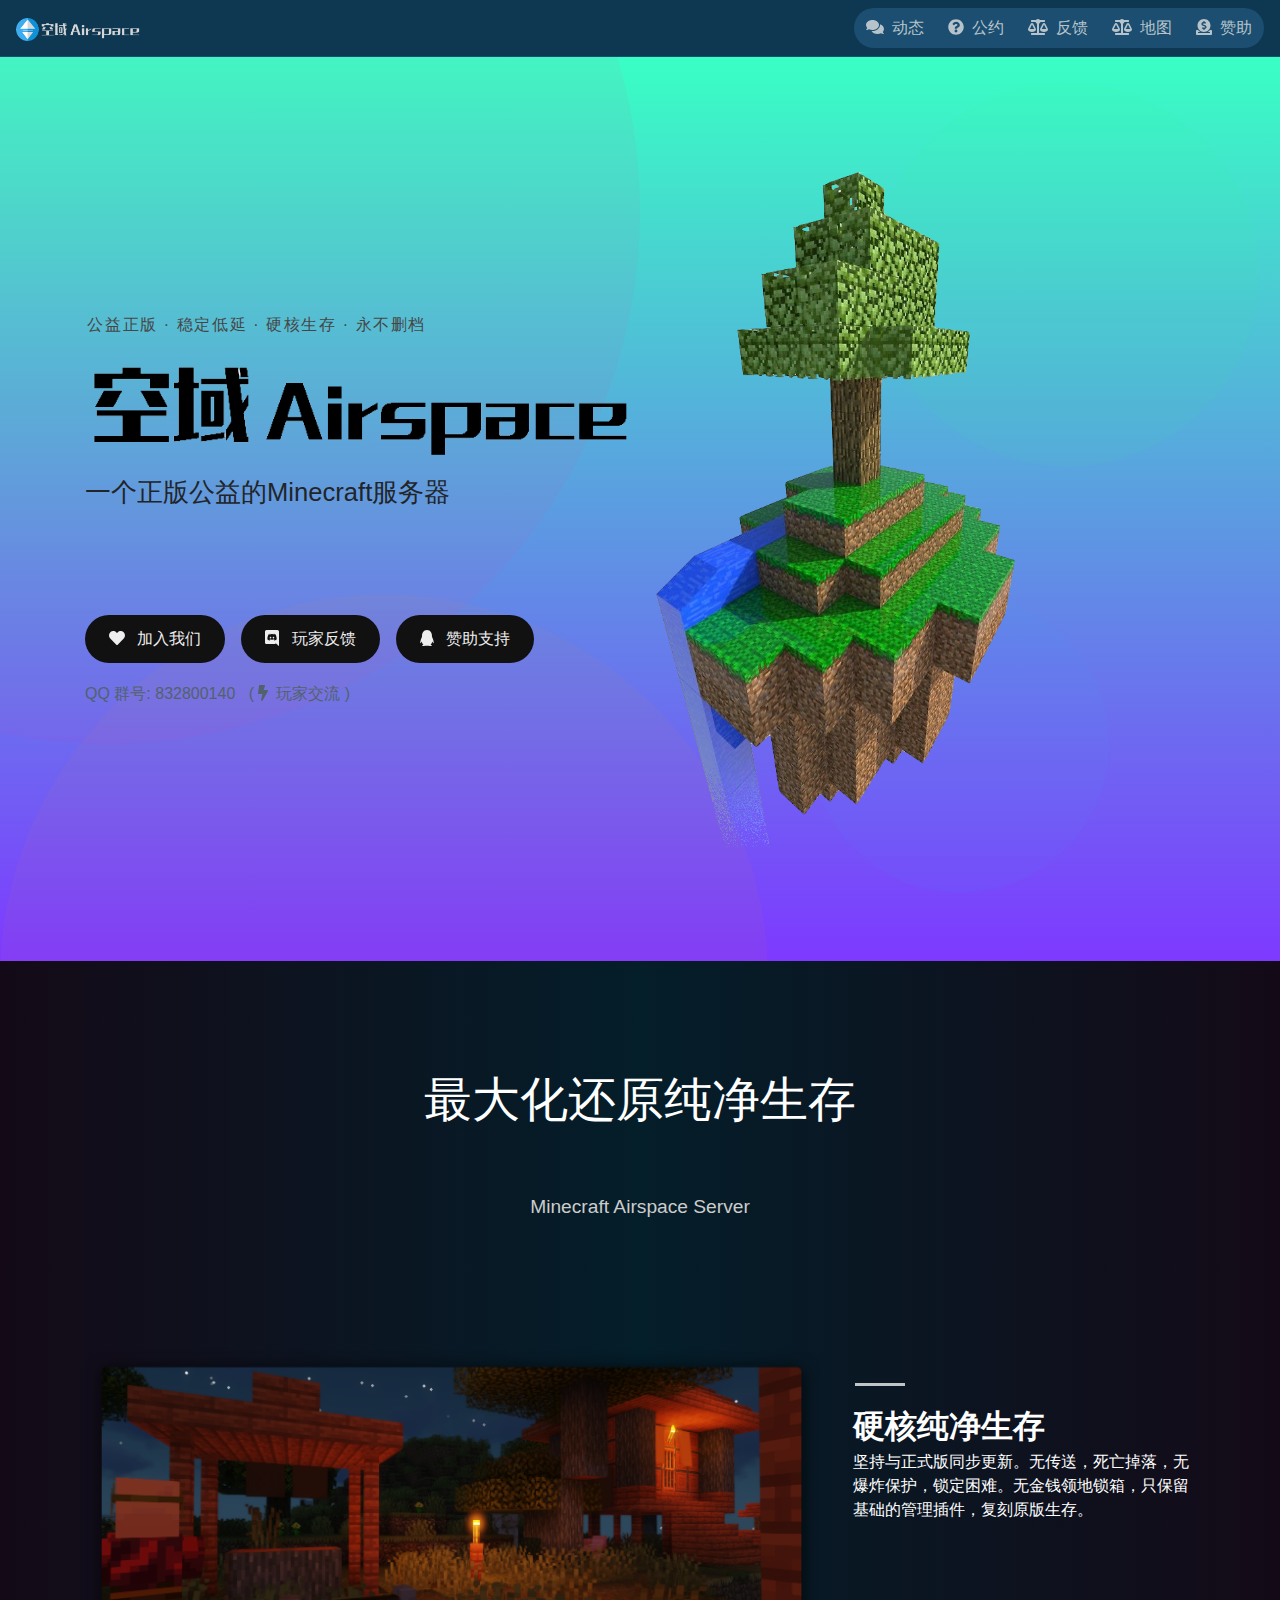
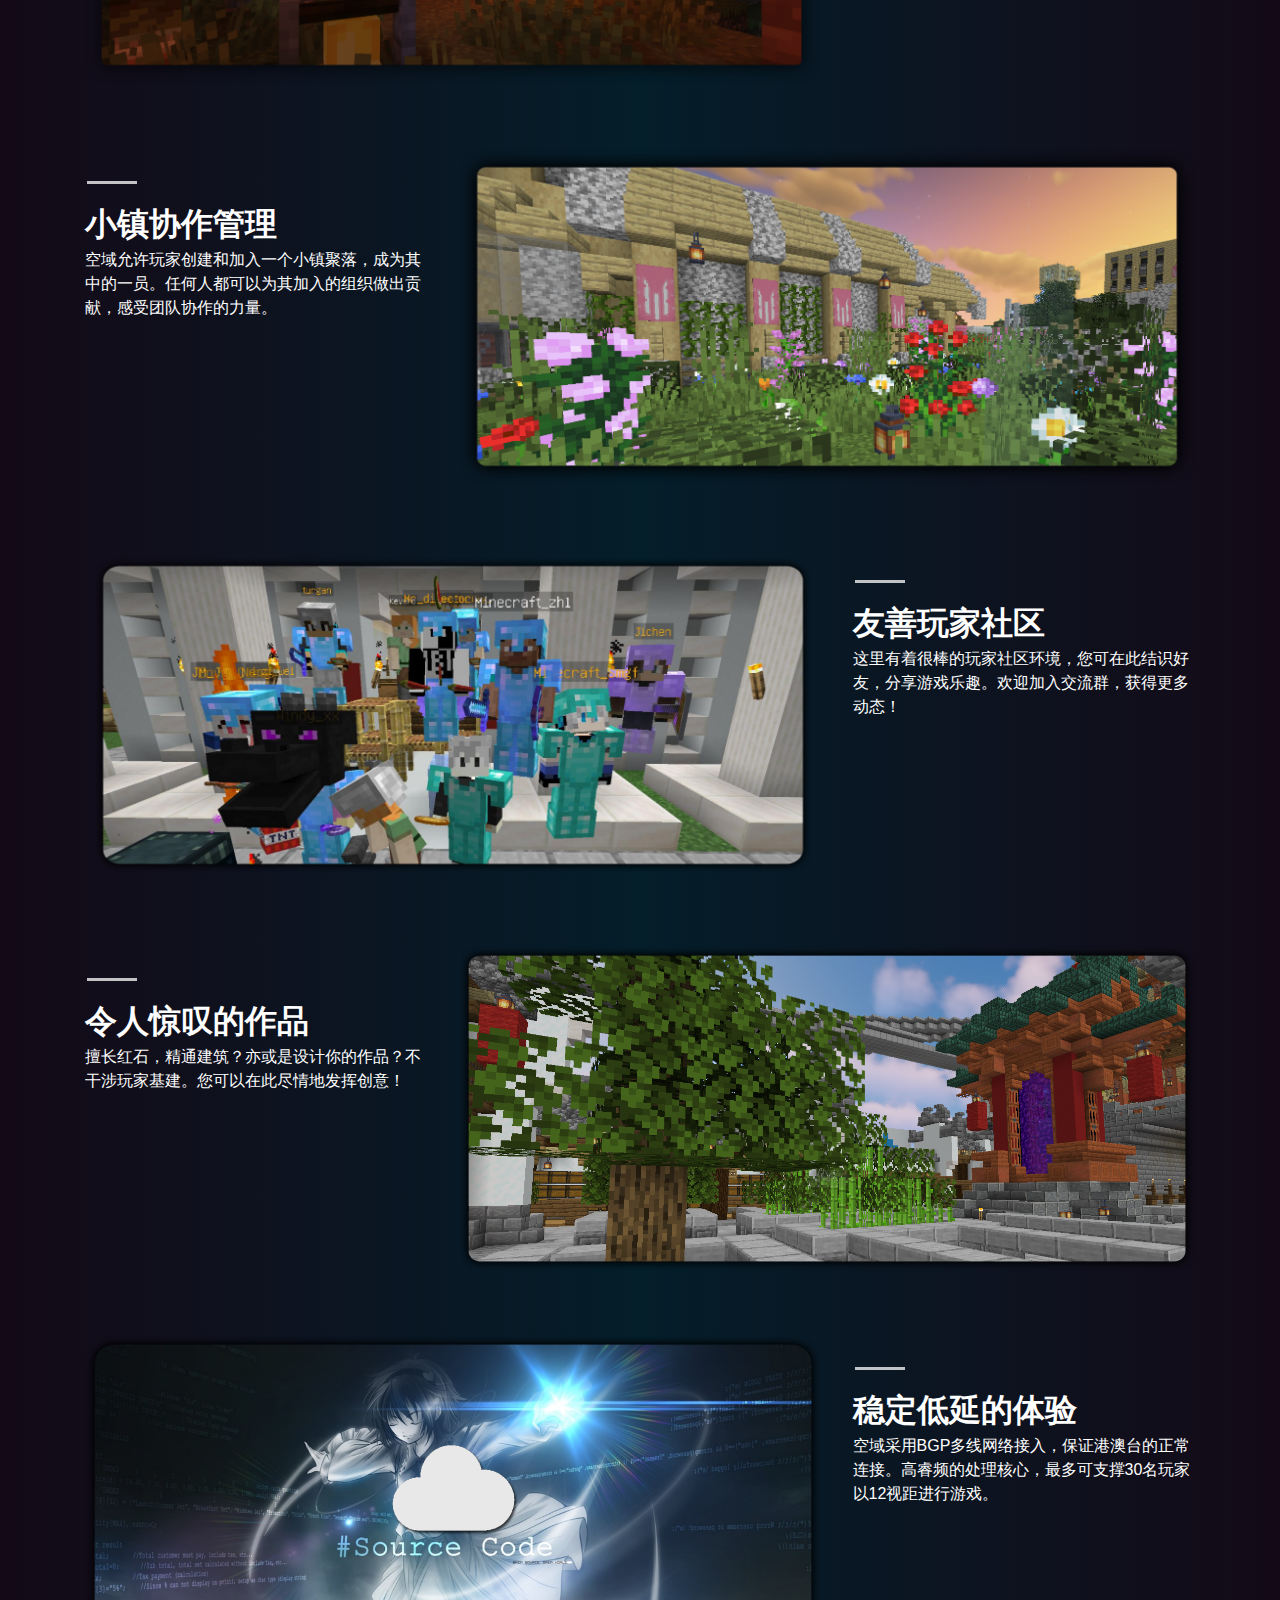
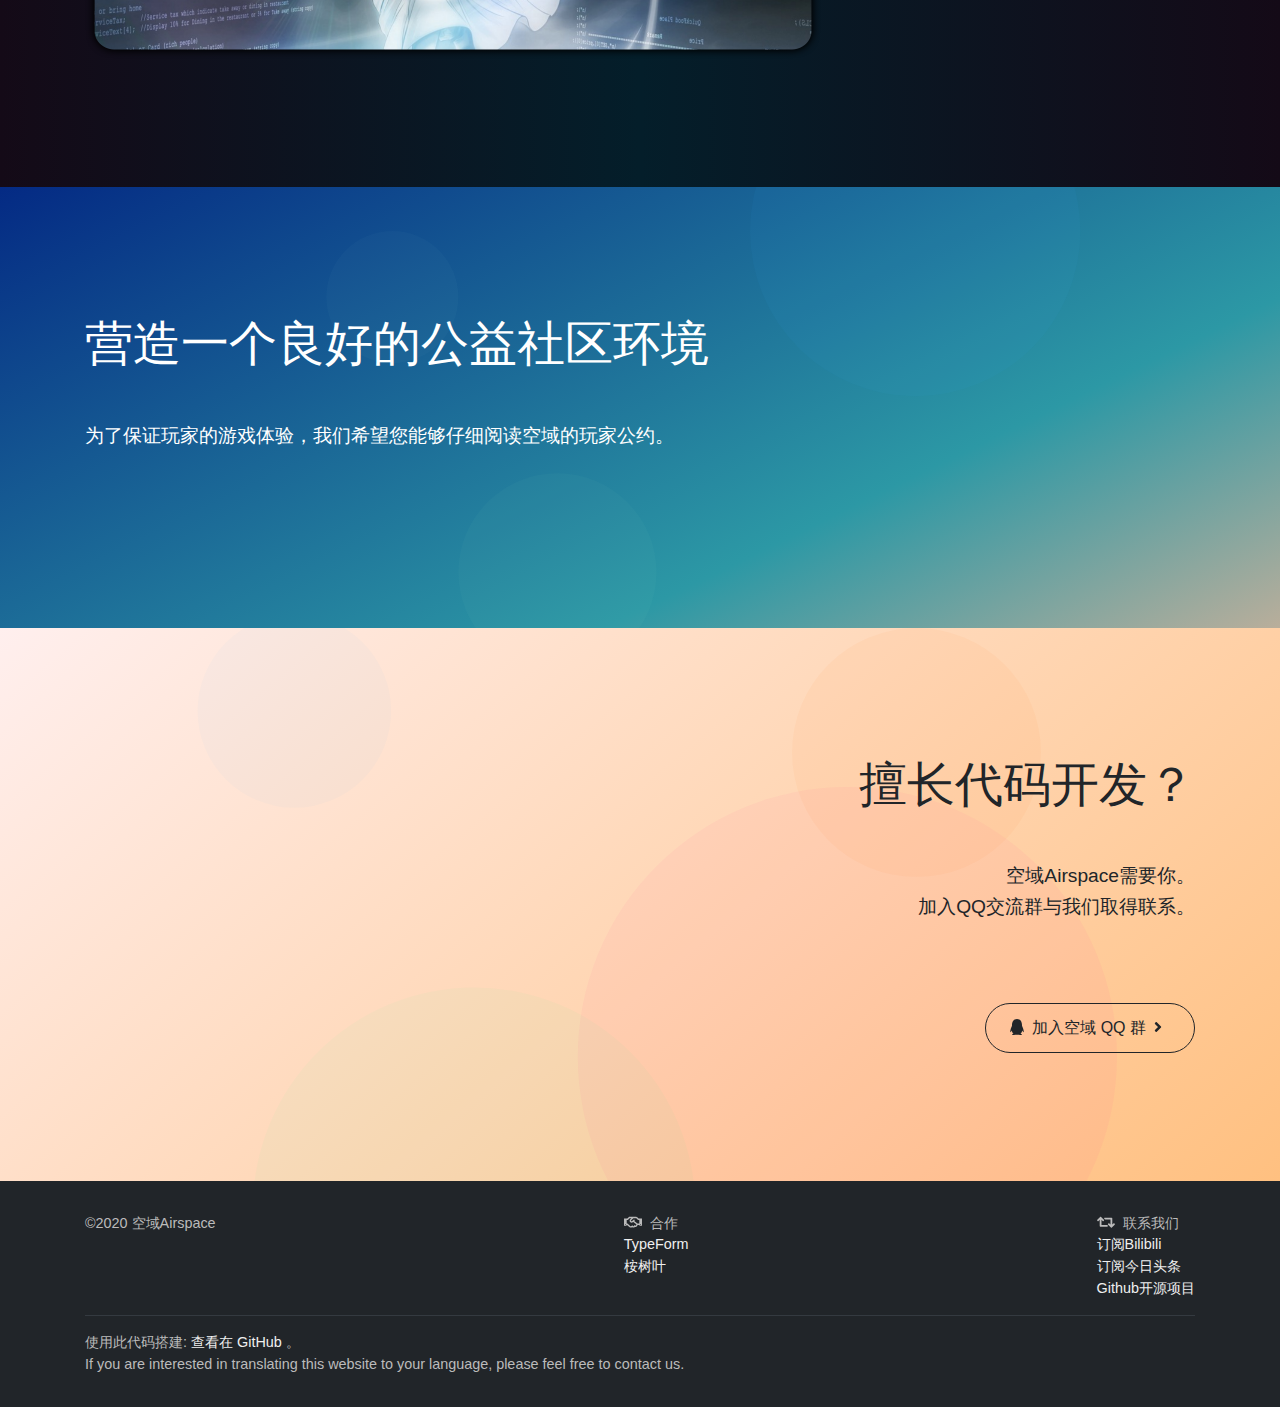
==== index.html @ aa58d12e "Dynmap" ====
<!DOCTYPE html>
<!-- saved from url=(0020)https://www.eumc.cc/ -->
<html class="fontawesome-i2svg-active fontawesome-i2svg-complete"><head><meta http-equiv="Content-Type" content="text/html; charset=UTF-8"><meta content="ie=edge" http-equiv="x-ua-compatible"><meta content="width=device-width, initial-scale=1, shrink-to-fit=no" name="viewport"><title>空域Airspace - Minecraft正版公益服务器</title><style type="text/css">svg:not(:root).svg-inline--fa {
  overflow: visible; }

.svg-inline--fa {
  display: inline-block;
  font-size: inherit;
  height: 1em;
  overflow: visible;
  vertical-align: -.125em; }
  .svg-inline--fa.fa-lg {
    vertical-align: -.225em; }
  .svg-inline--fa.fa-w-1 {
    width: 0.0625em; }
  .svg-inline--fa.fa-w-2 {
    width: 0.125em; }
  .svg-inline--fa.fa-w-3 {
    width: 0.1875em; }
  .svg-inline--fa.fa-w-4 {
    width: 0.25em; }
  .svg-inline--fa.fa-w-5 {
    width: 0.3125em; }
  .svg-inline--fa.fa-w-6 {
    width: 0.375em; }
  .svg-inline--fa.fa-w-7 {
    width: 0.4375em; }
  .svg-inline--fa.fa-w-8 {
    width: 0.5em; }
  .svg-inline--fa.fa-w-9 {
    width: 0.5625em; }
  .svg-inline--fa.fa-w-10 {
    width: 0.625em; }
  .svg-inline--fa.fa-w-11 {
    width: 0.6875em; }
  .svg-inline--fa.fa-w-12 {
    width: 0.75em; }
  .svg-inline--fa.fa-w-13 {
    width: 0.8125em; }
  .svg-inline--fa.fa-w-14 {
    width: 0.875em; }
  .svg-inline--fa.fa-w-15 {
    width: 0.9375em; }
  .svg-inline--fa.fa-w-16 {
    width: 1em; }
  .svg-inline--fa.fa-w-17 {
    width: 1.0625em; }
  .svg-inline--fa.fa-w-18 {
    width: 1.125em; }
  .svg-inline--fa.fa-w-19 {
    width: 1.1875em; }
  .svg-inline--fa.fa-w-20 {
    width: 1.25em; }
  .svg-inline--fa.fa-pull-left {
    margin-right: .3em;
    width: auto; }
  .svg-inline--fa.fa-pull-right {
    margin-left: .3em;
    width: auto; }
  .svg-inline--fa.fa-border {
    height: 1.5em; }
  .svg-inline--fa.fa-li {
    width: 2em; }
  .svg-inline--fa.fa-fw {
    width: 1.25em; }

.fa-layers svg.svg-inline--fa {
  bottom: 0;
  left: 0;
  margin: auto;
  position: absolute;
  right: 0;
  top: 0; }

.fa-layers {
  display: inline-block;
  height: 1em;
  position: relative;
  text-align: center;
  vertical-align: -.125em;
  width: 1em; }
  .fa-layers svg.svg-inline--fa {
    -webkit-transform-origin: center center;
            transform-origin: center center; }

.fa-layers-text, .fa-layers-counter {
  display: inline-block;
  position: absolute;
  text-align: center; }

.fa-layers-text {
  left: 50%;
  top: 50%;
  -webkit-transform: translate(-50%, -50%);
          transform: translate(-50%, -50%);
  -webkit-transform-origin: center center;
          transform-origin: center center; }

.fa-layers-counter {
  background-color: #ff253a;
  border-radius: 1em;
  -webkit-box-sizing: border-box;
          box-sizing: border-box;
  color: #fff;
  height: 1.5em;
  line-height: 1;
  max-width: 5em;
  min-width: 1.5em;
  overflow: hidden;
  padding: .25em;
  right: 0;
  text-overflow: ellipsis;
  top: 0;
  -webkit-transform: scale(0.25);
          transform: scale(0.25);
  -webkit-transform-origin: top right;
          transform-origin: top right; }

.fa-layers-bottom-right {
  bottom: 0;
  right: 0;
  top: auto;
  -webkit-transform: scale(0.25);
          transform: scale(0.25);
  -webkit-transform-origin: bottom right;
          transform-origin: bottom right; }

.fa-layers-bottom-left {
  bottom: 0;
  left: 0;
  right: auto;
  top: auto;
  -webkit-transform: scale(0.25);
          transform: scale(0.25);
  -webkit-transform-origin: bottom left;
          transform-origin: bottom left; }

.fa-layers-top-right {
  right: 0;
  top: 0;
  -webkit-transform: scale(0.25);
          transform: scale(0.25);
  -webkit-transform-origin: top right;
          transform-origin: top right; }

.fa-layers-top-left {
  left: 0;
  right: auto;
  top: 0;
  -webkit-transform: scale(0.25);
          transform: scale(0.25);
  -webkit-transform-origin: top left;
          transform-origin: top left; }

.fa-lg {
  font-size: 1.33333em;
  line-height: 0.75em;
  vertical-align: -.0667em; }

.fa-xs {
  font-size: .75em; }

.fa-sm {
  font-size: .875em; }

.fa-1x {
  font-size: 1em; }

.fa-2x {
  font-size: 2em; }

.fa-3x {
  font-size: 3em; }

.fa-4x {
  font-size: 4em; }

.fa-5x {
  font-size: 5em; }

.fa-6x {
  font-size: 6em; }

.fa-7x {
  font-size: 7em; }

.fa-8x {
  font-size: 8em; }

.fa-9x {
  font-size: 9em; }

.fa-10x {
  font-size: 10em; }

.fa-fw {
  text-align: center;
  width: 1.25em; }

.fa-ul {
  list-style-type: none;
  margin-left: 2.5em;
  padding-left: 0; }
  .fa-ul > li {
    position: relative; }

.fa-li {
  left: -2em;
  position: absolute;
  text-align: center;
  width: 2em;
  line-height: inherit; }

.fa-border {
  border: solid 0.08em #eee;
  border-radius: .1em;
  padding: .2em .25em .15em; }

.fa-pull-left {
  float: left; }

.fa-pull-right {
  float: right; }

.fa.fa-pull-left,
.fas.fa-pull-left,
.far.fa-pull-left,
.fal.fa-pull-left,
.fab.fa-pull-left {
  margin-right: .3em; }

.fa.fa-pull-right,
.fas.fa-pull-right,
.far.fa-pull-right,
.fal.fa-pull-right,
.fab.fa-pull-right {
  margin-left: .3em; }

.fa-spin {
  -webkit-animation: fa-spin 2s infinite linear;
          animation: fa-spin 2s infinite linear; }

.fa-pulse {
  -webkit-animation: fa-spin 1s infinite steps(8);
          animation: fa-spin 1s infinite steps(8); }

@-webkit-keyframes fa-spin {
  0% {
    -webkit-transform: rotate(0deg);
            transform: rotate(0deg); }
  100% {
    -webkit-transform: rotate(360deg);
            transform: rotate(360deg); } }

@keyframes fa-spin {
  0% {
    -webkit-transform: rotate(0deg);
            transform: rotate(0deg); }
  100% {
    -webkit-transform: rotate(360deg);
            transform: rotate(360deg); } }

.fa-rotate-90 {
  -ms-filter: "progid:DXImageTransform.Microsoft.BasicImage(rotation=1)";
  -webkit-transform: rotate(90deg);
          transform: rotate(90deg); }

.fa-rotate-180 {
  -ms-filter: "progid:DXImageTransform.Microsoft.BasicImage(rotation=2)";
  -webkit-transform: rotate(180deg);
          transform: rotate(180deg); }

.fa-rotate-270 {
  -ms-filter: "progid:DXImageTransform.Microsoft.BasicImage(rotation=3)";
  -webkit-transform: rotate(270deg);
          transform: rotate(270deg); }

.fa-flip-horizontal {
  -ms-filter: "progid:DXImageTransform.Microsoft.BasicImage(rotation=0, mirror=1)";
  -webkit-transform: scale(-1, 1);
          transform: scale(-1, 1); }

.fa-flip-vertical {
  -ms-filter: "progid:DXImageTransform.Microsoft.BasicImage(rotation=2, mirror=1)";
  -webkit-transform: scale(1, -1);
          transform: scale(1, -1); }

.fa-flip-horizontal.fa-flip-vertical {
  -ms-filter: "progid:DXImageTransform.Microsoft.BasicImage(rotation=2, mirror=1)";
  -webkit-transform: scale(-1, -1);
          transform: scale(-1, -1); }

:root .fa-rotate-90,
:root .fa-rotate-180,
:root .fa-rotate-270,
:root .fa-flip-horizontal,
:root .fa-flip-vertical {
  -webkit-filter: none;
          filter: none; }

.fa-stack {
  display: inline-block;
  height: 2em;
  position: relative;
  width: 2.5em; }

.fa-stack-1x,
.fa-stack-2x {
  bottom: 0;
  left: 0;
  margin: auto;
  position: absolute;
  right: 0;
  top: 0; }

.svg-inline--fa.fa-stack-1x {
  height: 1em;
  width: 1.25em; }

.svg-inline--fa.fa-stack-2x {
  height: 2em;
  width: 2.5em; }

.fa-inverse {
  color: #fff; }

.sr-only {
  border: 0;
  clip: rect(0, 0, 0, 0);
  height: 1px;
  margin: -1px;
  overflow: hidden;
  padding: 0;
  position: absolute;
  width: 1px; }

.sr-only-focusable:active, .sr-only-focusable:focus {
  clip: auto;
  height: auto;
  margin: 0;
  overflow: visible;
  position: static;
  width: auto; }
</style><link href="./桉树叶 - Minecraft正版公益服务器_files/css" rel="stylesheet"><link href="./桉树叶 - Minecraft正版公益服务器_files/site.css" rel="stylesheet"><script src="./桉树叶 - Minecraft正版公益服务器_files/site.js.下载"></script></head><body class="index"><div id="header"><nav class="navbar navbar-light navbar-expand-sm"><a href="https://crushxl.github.io/" class="navbar-brand"><img src="./image/logo.png" alt="Home"></a><button aria-controls="navbarSupportedContent" aria-expanded="false" aria-label="Toggle navigation" class="navbar-toggler" data-target="#navbarSupportedContent" data-toggle="collapse" type="button"><svg class="svg-inline--fa fa-bars fa-w-14" aria-hidden="true" data-prefix="fas" data-icon="bars" role="img" xmlns="http://www.w3.org/2000/svg" viewBox="0 0 448 512" data-fa-i2svg=""><path fill="currentColor" d="M16 132h416c8.837 0 16-7.163 16-16V76c0-8.837-7.163-16-16-16H16C7.163 60 0 67.163 0 76v40c0 8.837 7.163 16 16 16zm0 160h416c8.837 0 16-7.163 16-16v-40c0-8.837-7.163-16-16-16H16c-8.837 0-16 7.163-16 16v40c0 8.837 7.163 16 16 16zm0 160h416c8.837 0 16-7.163 16-16v-40c0-8.837-7.163-16-16-16H16c-8.837 0-16 7.163-16 16v40c0 8.837 7.163 16 16 16z"></path></svg><!-- <span class="fas fa-bars"></span> --></button><div class="collapse navbar-collapse" id="navbarSupportedContent"><ul class="navbar-nav ml-auto"><li class="nav-item"><a href="./coding.html" class="nav-link stressed left"><svg class="svg-inline--fa fa-comments fa-w-18" aria-hidden="true" data-prefix="fas" data-icon="comments" role="img" xmlns="http://www.w3.org/2000/svg" viewBox="0 0 576 512" data-fa-i2svg=""><path fill="currentColor" d="M416 192c0-88.4-93.1-160-208-160S0 103.6 0 192c0 34.3 14.1 65.9 38 92-13.4 30.2-35.5 54.2-35.8 54.5-2.2 2.3-2.8 5.7-1.5 8.7S4.8 352 8 352c36.6 0 66.9-12.3 88.7-25 32.2 15.7 70.3 25 111.3 25 114.9 0 208-71.6 208-160zm122 220c23.9-26 38-57.7 38-92 0-66.9-53.5-124.2-129.3-148.1.9 6.6 1.3 13.3 1.3 20.1 0 105.9-107.7 192-240 192-10.8 0-21.3-.8-31.7-1.9C207.8 439.6 281.8 480 368 480c41 0 79.1-9.2 111.3-25 21.8 12.7 52.1 25 88.7 25 3.2 0 6.1-1.9 7.3-4.8 1.3-2.9.7-6.3-1.5-8.7-.3-.3-22.4-24.2-35.8-54.5z"></path></svg><!-- <span class="fas fa-comments"></span> -->动态</a></li><li class="nav-item"><a href="./coding.html" class="nav-link stressed middle"><svg class="svg-inline--fa fa-question-circle fa-w-16" aria-hidden="true" data-prefix="fas" data-icon="question-circle" role="img" xmlns="http://www.w3.org/2000/svg" viewBox="0 0 512 512" data-fa-i2svg=""><path fill="currentColor" d="M504 256c0 136.997-111.043 248-248 248S8 392.997 8 256C8 119.083 119.043 8 256 8s248 111.083 248 248zM262.655 90c-54.497 0-89.255 22.957-116.549 63.758-3.536 5.286-2.353 12.415 2.715 16.258l34.699 26.31c5.205 3.947 12.621 3.008 16.665-2.122 17.864-22.658 30.113-35.797 57.303-35.797 20.429 0 45.698 13.148 45.698 32.958 0 14.976-12.363 22.667-32.534 33.976C247.128 238.528 216 254.941 216 296v4c0 6.627 5.373 12 12 12h56c6.627 0 12-5.373 12-12v-1.333c0-28.462 83.186-29.647 83.186-106.667 0-58.002-60.165-102-116.531-102zM256 338c-25.365 0-46 20.635-46 46 0 25.364 20.635 46 46 46s46-20.636 46-46c0-25.365-20.635-46-46-46z"></path></svg><!-- <span class="fas fa-question-circle"></span> -->公约</a></li><li class="nav-item"><a href="./coding.html" class="nav-link stressed middle"><svg class="svg-inline--fa fa-balance-scale fa-w-20" aria-hidden="true" data-prefix="fas" data-icon="balance-scale" role="img" xmlns="http://www.w3.org/2000/svg" viewBox="0 0 640 512" data-fa-i2svg=""><path fill="currentColor" d="M256 336h-.02c0-16.18 1.34-8.73-85.05-181.51-17.65-35.29-68.19-35.36-85.87 0C-2.06 328.75.02 320.33.02 336H0c0 44.18 57.31 80 128 80s128-35.82 128-80zM128 176l72 144H56l72-144zm511.98 160c0-16.18 1.34-8.73-85.05-181.51-17.65-35.29-68.19-35.36-85.87 0-87.12 174.26-85.04 165.84-85.04 181.51H384c0 44.18 57.31 80 128 80s128-35.82 128-80h-.02zM440 320l72-144 72 144H440zm88 128H352V153.25c23.51-10.29 41.16-31.48 46.39-57.25H528c8.84 0 16-7.16 16-16V48c0-8.84-7.16-16-16-16H383.64C369.04 12.68 346.09 0 320 0s-49.04 12.68-63.64 32H112c-8.84 0-16 7.16-16 16v32c0 8.84 7.16 16 16 16h129.61c5.23 25.76 22.87 46.96 46.39 57.25V448H112c-8.84 0-16 7.16-16 16v32c0 8.84 7.16 16 16 16h416c8.84 0 16-7.16 16-16v-32c0-8.84-7.16-16-16-16z"></path></svg><!-- <span class="fas fa-balance-scale"></span> -->反馈</a></li><li class="nav-item"><a href="http://bilibilixl.xyz:57714/" class="nav-link stressed middle"><svg class="svg-inline--fa fa-balance-scale fa-w-20" aria-hidden="true" data-prefix="fas" data-icon="balance-scale" role="img" xmlns="http://www.w3.org/2000/svg" viewBox="0 0 640 512" data-fa-i2svg=""><path fill="currentColor" d="M256 336h-.02c0-16.18 1.34-8.73-85.05-181.51-17.65-35.29-68.19-35.36-85.87 0C-2.06 328.75.02 320.33.02 336H0c0 44.18 57.31 80 128 80s128-35.82 128-80zM128 176l72 144H56l72-144zm511.98 160c0-16.18 1.34-8.73-85.05-181.51-17.65-35.29-68.19-35.36-85.87 0-87.12 174.26-85.04 165.84-85.04 181.51H384c0 44.18 57.31 80 128 80s128-35.82 128-80h-.02zM440 320l72-144 72 144H440zm88 128H352V153.25c23.51-10.29 41.16-31.48 46.39-57.25H528c8.84 0 16-7.16 16-16V48c0-8.84-7.16-16-16-16H383.64C369.04 12.68 346.09 0 320 0s-49.04 12.68-63.64 32H112c-8.84 0-16 7.16-16 16v32c0 8.84 7.16 16 16 16h129.61c5.23 25.76 22.87 46.96 46.39 57.25V448H112c-8.84 0-16 7.16-16 16v32c0 8.84 7.16 16 16 16h416c8.84 0 16-7.16 16-16v-32c0-8.84-7.16-16-16-16z"></path></svg><!-- <span class="fas fa-balance-scale"></span> -->地图</a></li><li class="nav-item"><a href="./support.html" class="nav-link stressed right"><svg class="svg-inline--fa fa-donate fa-w-16" aria-hidden="true" data-prefix="fas" data-icon="donate" role="img" xmlns="http://www.w3.org/2000/svg" viewBox="0 0 512 512" data-fa-i2svg=""><path fill="currentColor" d="M256 416c114.9 0 208-93.1 208-208S370.9 0 256 0 48 93.1 48 208s93.1 208 208 208zM233.8 97.4V80.6c0-9.2 7.4-16.6 16.6-16.6h11.1c9.2 0 16.6 7.4 16.6 16.6v17c15.5.8 30.5 6.1 43 15.4 5.6 4.1 6.2 12.3 1.2 17.1L306 145.6c-3.8 3.7-9.5 3.8-14 1-5.4-3.4-11.4-5.1-17.8-5.1h-38.9c-9 0-16.3 8.2-16.3 18.3 0 8.2 5 15.5 12.1 17.6l62.3 18.7c25.7 7.7 43.7 32.4 43.7 60.1 0 34-26.4 61.5-59.1 62.4v16.8c0 9.2-7.4 16.6-16.6 16.6h-11.1c-9.2 0-16.6-7.4-16.6-16.6v-17c-15.5-.8-30.5-6.1-43-15.4-5.6-4.1-6.2-12.3-1.2-17.1l16.3-15.5c3.8-3.7 9.5-3.8 14-1 5.4 3.4 11.4 5.1 17.8 5.1h38.9c9 0 16.3-8.2 16.3-18.3 0-8.2-5-15.5-12.1-17.6l-62.3-18.7c-25.7-7.7-43.7-32.4-43.7-60.1.1-34 26.4-61.5 59.1-62.4zM480 352h-32.5c-19.6 26-44.6 47.7-73 64h63.8c5.3 0 9.6 3.6 9.6 8v16c0 4.4-4.3 8-9.6 8H73.6c-5.3 0-9.6-3.6-9.6-8v-16c0-4.4 4.3-8 9.6-8h63.8c-28.4-16.3-53.3-38-73-64H32c-17.7 0-32 14.3-32 32v96c0 17.7 14.3 32 32 32h448c17.7 0 32-14.3 32-32v-96c0-17.7-14.3-32-32-32z"></path></svg><!-- <span class="fas fa-donate"></span> -->赞助</a></li></ul></div></nav></div><div id="main"><section class="title"><div class="background"><svg height="100%" viewBox="0 0 1200 800" width="100%"><circle cx="100" cy="120" fill="#ff4294" fill-opacity="0.05" r="500"></circle><circle cx="900" cy="620" fill="#42b0ff" fill-opacity="0.05" r="140"></circle><circle cx="360" cy="840" fill="#ff9142" fill-opacity="0.05" r="360"></circle><circle cx="1000" cy="180" fill="#42ff91" fill-opacity="0.05" r="180"></circle></svg></div><div class="container position-relative"><div class="sample-image"><img src="./桉树叶 - Minecraft正版公益服务器_files/tree_island.png" alt="图片仅供参考"></div><div class="small-headline">公益正版 · 稳定低延 · 硬核生存 · 永不删档</div><h1><img src="./image/text.png" width="50%" height="50%" alt="Logo Text"></h1><p class="sub-headline">一个正版公益的Minecraft服务器<span class="subtitle">「生存」</span><br><span class="subtitle2">公益正版 · 稳定低延 · 硬核生存 · 永不删档</span></p><div class="buttons"><a href="https://2428977170.typeform.com/to/uCYyQd" class="dl-btn heart"><svg class="svg-inline--fa fa-heart fa-w-16" aria-hidden="true" data-prefix="fas" data-icon="heart" role="img" xmlns="http://www.w3.org/2000/svg" viewBox="0 0 512 512" data-fa-i2svg=""><path fill="currentColor" d="M462.3 62.6C407.5 15.9 326 24.3 275.7 76.2L256 96.5l-19.7-20.3C186.1 24.3 104.5 15.9 49.7 62.6c-62.8 53.6-66.1 149.8-9.9 207.9l193.5 199.8c12.5 12.9 32.8 12.9 45.3 0l193.5-199.8c56.3-58.1 53-154.3-9.8-207.9z"></path></svg><!-- <span class="fas fa-heart"></span> -->&nbsp;加入我们</a><a href="./coding.html" class="dl-btn discord"><svg class="svg-inline--fa fa-discord fa-w-14" aria-hidden="true" data-prefix="fab" data-icon="discord" role="img" xmlns="http://www.w3.org/2000/svg" viewBox="0 0 448 512" data-fa-i2svg=""><path fill="currentColor" d="M297.216 243.2c0 15.616-11.52 28.416-26.112 28.416-14.336 0-26.112-12.8-26.112-28.416s11.52-28.416 26.112-28.416c14.592 0 26.112 12.8 26.112 28.416zm-119.552-28.416c-14.592 0-26.112 12.8-26.112 28.416s11.776 28.416 26.112 28.416c14.592 0 26.112-12.8 26.112-28.416.256-15.616-11.52-28.416-26.112-28.416zM448 52.736V512c-64.494-56.994-43.868-38.128-118.784-107.776l13.568 47.36H52.48C23.552 451.584 0 428.032 0 398.848V52.736C0 23.552 23.552 0 52.48 0h343.04C424.448 0 448 23.552 448 52.736zm-72.96 242.688c0-82.432-36.864-149.248-36.864-149.248-36.864-27.648-71.936-26.88-71.936-26.88l-3.584 4.096c43.52 13.312 63.744 32.512 63.744 32.512-60.811-33.329-132.244-33.335-191.232-7.424-9.472 4.352-15.104 7.424-15.104 7.424s21.248-20.224 67.328-33.536l-2.56-3.072s-35.072-.768-71.936 26.88c0 0-36.864 66.816-36.864 149.248 0 0 21.504 37.12 78.08 38.912 0 0 9.472-11.52 17.152-21.248-32.512-9.728-44.8-30.208-44.8-30.208 3.766 2.636 9.976 6.053 10.496 6.4 43.21 24.198 104.588 32.126 159.744 8.96 8.96-3.328 18.944-8.192 29.44-15.104 0 0-12.8 20.992-46.336 30.464 7.68 9.728 16.896 20.736 16.896 20.736 56.576-1.792 78.336-38.912 78.336-38.912z"></path></svg><!-- <span class="fab fa-discord"></span> -->&nbsp;玩家反馈</a><a href="./support.html" class="dl-btn qq"><svg class="svg-inline--fa fa-qq fa-w-14" aria-hidden="true" data-prefix="fab" data-icon="qq" role="img" xmlns="http://www.w3.org/2000/svg" viewBox="0 0 448 512" data-fa-i2svg=""><path fill="currentColor" d="M433.754 420.445c-11.526 1.393-44.86-52.741-44.86-52.741 0 31.345-16.136 72.247-51.051 101.786 16.842 5.192 54.843 19.167 45.803 34.421-7.316 12.343-125.51 7.881-159.632 4.037-34.122 3.844-152.316 8.306-159.632-4.037-9.045-15.25 28.918-29.214 45.783-34.415-34.92-29.539-51.059-70.445-51.059-101.792 0 0-33.334 54.134-44.859 52.741-5.37-.65-12.424-29.644 9.347-99.704 10.261-33.024 21.995-60.478 40.144-105.779C60.683 98.063 108.982.006 224 0c113.737.006 163.156 96.133 160.264 214.963 18.118 45.223 29.912 72.85 40.144 105.778 21.768 70.06 14.716 99.053 9.346 99.704z"></path></svg><!-- <span class="fab fa-qq"></span> -->&nbsp;赞助支持</a></div><p class="information">QQ 群号: 832800140 &nbsp;&nbsp;(&nbsp;<svg class="svg-inline--fa fa-bolt fa-w-10" aria-hidden="true" data-prefix="fas" data-icon="bolt" role="img" xmlns="http://www.w3.org/2000/svg" viewBox="0 0 320 512" data-fa-i2svg=""><path fill="currentColor" d="M296 160H180.6l42.6-129.8C227.2 15 215.7 0 200 0H56C44 0 33.8 8.9 32.2 20.8l-32 240C-1.7 275.2 9.5 288 24 288h118.7L96.6 482.5c-3.6 15.2 8 29.5 23.3 29.5 8.4 0 16.4-4.4 20.8-12l176-304c9.3-15.9-2.2-36-20.7-36z"></path></svg><!-- <span class="fas fa-bolt"></span> -->玩家交流&nbsp;)</p></div></section><section class="highlight highlight--feature"><div class="container"><h2>最大化还原纯净生存</h2><p>Minecraft Airspace Server</p><div class="highlight-features"><div class="item item--Pet reversed"><div class="right"><div class="decoration-line"></div><div style="color:#FFFFFF"><strong><font size="6">硬核纯净生存</font></strong></div><div class="item-desc">坚持与正式版同步更新。无传送，死亡掉落，无爆炸保护，锁定困难。无金钱领地锁箱，只保留基础的管理插件，复刻原版生存。</div></div><div class="left"><div class="item-img"><img src="./image/p1_survival.png" width="800" alt="Screenshot town"></div></div></div><div class="item item--TimeZone"><div class="left"><div class="decoration-line"></div><div style="color:#FFFFFF"><strong><font size="6">小镇协作管理</font></strong></div><div class="item-desc">空域允许玩家创建和加入一个小镇聚落，成为其中的一员。任何人都可以为其加入的组织做出贡献，感受团队协作的力量。</div></div><div class="right"><div class="item-img"><img src="./image/p2_hwtown.png" width="800" alt="Screenshot sun"></div></div></div><div class="item item--Eco reversed"><div class="right"><div class="decoration-line"></div><div style="color:#FFFFFF"><strong><font size="6">友善玩家社区</font></strong></div><div class="item-desc">这里有着很棒的玩家社区环境，您可在此结识好友，分享游戏乐趣。欢迎加入交流群，获得更多动态！</div></div><div class="left"><div class="item-img"><img src="./image/p3_players.png" width="800" alt="Screenshot eco"></div></div></div><div class="item item--MagicSlimeFun"><div class="left"><div class="decoration-line"></div><div style="color:#FFFFFF"><strong><font size="6">令人惊叹的作品</font></strong></div><div class="item-desc">擅长红石，精通建筑？亦或是设计你的作品？不干涉玩家基建。您可以在此尽情地发挥创意！</div></div><div class="right"><div class="item-img"><img src="./image/p4_building.png" width="800" alt="Screenshot magic"></div></div></div><div class="item item--Railway reversed"><div class="right"><div class="decoration-line"></div><div style="color:#FFFFFF"><strong><font size="6">稳定低延的体验</font></strong></div><div class="item-desc">空域采用BGP多线网络接入，保证港澳台的正常连接。高睿频的处理核心，最多可支撑30名玩家以12视距进行游戏。</div></div><div class="left"><div class="item-img"><img src="./image/p5_cloud.png" width="800" alt="Screenshot railway"></div></div></div></div></div></section><section class="highlight highlight--freedom"><div class="background"><svg height="100%" viewBox="0 0 1200 800" width="100%"><circle cx="150" cy="200" fill="#99e1d0" fill-opacity="0.03" r="120"></circle><circle cx="450" cy="700" fill="#99e1d0" fill-opacity="0.04" r="180"></circle><circle cx="1100" cy="80" fill="#42b0ff" fill-opacity="0.05" r="300"></circle></svg></div><div class="container"><div class="content"><h2>营造一个良好的公益社区环境</h2><p>为了保证玩家的游戏体验，我们希望您能够仔细阅读空域的玩家公约。</p></div></div></section><section class="highlight highlight--active"><div class="background"><svg height="100%" viewBox="0 0 1200 800" width="100%"><circle cx="100" cy="120" fill="#42b1ff" fill-opacity="0.03" r="140"></circle><circle cx="360" cy="840" fill="#33ff91" fill-opacity="0.04" r="320"></circle><circle cx="900" cy="620" fill="#ff3294" fill-opacity="0.05" r="390"></circle><circle cx="1000" cy="180" fill="#ff9030" fill-opacity="0.06" r="180"></circle></svg></div><div class="container"><div class="content"><h2>擅长代码开发？</h2><p>空域Airspace需要你。<br>加入QQ交流群与我们取得联系。</p><a href="https://jq.qq.com/?_wv=1027&k=5Bt4Awe" class="highlight-link"><svg class="svg-inline--fa fa-qq fa-w-14" aria-hidden="true" data-prefix="fab" data-icon="qq" role="img" xmlns="http://www.w3.org/2000/svg" viewBox="0 0 448 512" data-fa-i2svg=""><path fill="currentColor" d="M433.754 420.445c-11.526 1.393-44.86-52.741-44.86-52.741 0 31.345-16.136 72.247-51.051 101.786 16.842 5.192 54.843 19.167 45.803 34.421-7.316 12.343-125.51 7.881-159.632 4.037-34.122 3.844-152.316 8.306-159.632-4.037-9.045-15.25 28.918-29.214 45.783-34.415-34.92-29.539-51.059-70.445-51.059-101.792 0 0-33.334 54.134-44.859 52.741-5.37-.65-12.424-29.644 9.347-99.704 10.261-33.024 21.995-60.478 40.144-105.779C60.683 98.063 108.982.006 224 0c113.737.006 163.156 96.133 160.264 214.963 18.118 45.223 29.912 72.85 40.144 105.778 21.768 70.06 14.716 99.053 9.346 99.704z"></path></svg><!-- <span class="fab fa-qq"></span> --><span class="mr-2">加入空域 QQ 群</span><svg class="svg-inline--fa fa-angle-right fa-w-8" aria-hidden="true" data-prefix="fa" data-icon="angle-right" role="img" xmlns="http://www.w3.org/2000/svg" viewBox="0 0 256 512" data-fa-i2svg=""><path fill="currentColor" d="M224.3 273l-136 136c-9.4 9.4-24.6 9.4-33.9 0l-22.6-22.6c-9.4-9.4-9.4-24.6 0-33.9l96.4-96.4-96.4-96.4c-9.4-9.4-9.4-24.6 0-33.9L54.3 103c9.4-9.4 24.6-9.4 33.9 0l136 136c9.5 9.4 9.5 24.6.1 34z"></path></svg><!-- <span class="fa fa-angle-right"></span> --></a></div></div></section><footer><div class="container"><div class="contact mb-2 d-flex justify-content-between"><div class="left"><span>©2020 空域Airspace</span></div><div class="middle"><svg class="svg-inline--fa fa-handshake fa-w-20" aria-hidden="true" data-prefix="far" data-icon="handshake" role="img" xmlns="http://www.w3.org/2000/svg" viewBox="0 0 640 512" data-fa-i2svg=""><path fill="currentColor" d="M519.2 127.9l-47.6-47.6A56.252 56.252 0 0 0 432 64H205.2c-14.8 0-29.1 5.9-39.6 16.3L118 127.9H0v255.7h64c17.6 0 31.8-14.2 31.9-31.7h9.1l84.6 76.4c30.9 25.1 73.8 25.7 105.6 3.8 12.5 10.8 26 15.9 41.1 15.9 18.2 0 35.3-7.4 48.8-24 22.1 8.7 48.2 2.6 64-16.8l26.2-32.3c5.6-6.9 9.1-14.8 10.9-23h57.9c.1 17.5 14.4 31.7 31.9 31.7h64V127.9H519.2zM48 351.6c-8.8 0-16-7.2-16-16s7.2-16 16-16 16 7.2 16 16c0 8.9-7.2 16-16 16zm390-6.9l-26.1 32.2c-2.8 3.4-7.8 4-11.3 1.2l-23.9-19.4-30 36.5c-6 7.3-15 4.8-18 2.4l-36.8-31.5-15.6 19.2c-13.9 17.1-39.2 19.7-55.3 6.6l-97.3-88H96V175.8h41.9l61.7-61.6c2-.8 3.7-1.5 5.7-2.3H262l-38.7 35.5c-29.4 26.9-31.1 72.3-4.4 101.3 14.8 16.2 61.2 41.2 101.5 4.4l8.2-7.5 108.2 87.8c3.4 2.8 3.9 7.9 1.2 11.3zm106-40.8h-69.2c-2.3-2.8-4.9-5.4-7.7-7.7l-102.7-83.4 12.5-11.4c6.5-6 7-16.1 1-22.6L367 167.1c-6-6.5-16.1-6.9-22.6-1l-55.2 50.6c-9.5 8.7-25.7 9.4-34.6 0-9.3-9.9-8.5-25.1 1.2-33.9l65.6-60.1c7.4-6.8 17-10.5 27-10.5l83.7-.2c2.1 0 4.1.8 5.5 2.3l61.7 61.6H544v128zm48 47.7c-8.8 0-16-7.2-16-16s7.2-16 16-16 16 7.2 16 16c0 8.9-7.2 16-16 16z"></path></svg><!-- <span class="far fa-handshake"></span> --><span>合作</span><br><a href="https://admin.typeform.com/">TypeForm</a><br \><a href="https://www.eumc.cc/">桉树叶</a></div><div class="right"><svg class="svg-inline--fa fa-retweet fa-w-20" aria-hidden="true" data-prefix="fas" data-icon="retweet" role="img" xmlns="http://www.w3.org/2000/svg" viewBox="0 0 640 512" data-fa-i2svg=""><path fill="currentColor" d="M629.657 343.598L528.971 444.284c-9.373 9.372-24.568 9.372-33.941 0L394.343 343.598c-9.373-9.373-9.373-24.569 0-33.941l10.823-10.823c9.562-9.562 25.133-9.34 34.419.492L480 342.118V160H292.451a24.005 24.005 0 0 1-16.971-7.029l-16-16C244.361 121.851 255.069 96 276.451 96H520c13.255 0 24 10.745 24 24v222.118l40.416-42.792c9.285-9.831 24.856-10.054 34.419-.492l10.823 10.823c9.372 9.372 9.372 24.569-.001 33.941zm-265.138 15.431A23.999 23.999 0 0 0 347.548 352H160V169.881l40.416 42.792c9.286 9.831 24.856 10.054 34.419.491l10.822-10.822c9.373-9.373 9.373-24.569 0-33.941L144.971 67.716c-9.373-9.373-24.569-9.373-33.941 0L10.343 168.402c-9.373 9.373-9.373 24.569 0 33.941l10.822 10.822c9.562 9.562 25.133 9.34 34.419-.491L96 169.881V392c0 13.255 10.745 24 24 24h243.549c21.382 0 32.09-25.851 16.971-40.971l-16.001-16z"></path></svg><!-- <span class="fas fa-retweet"></span> --><span>联系我们</span><br><a href="https://space.bilibili.com/166572139">订阅Bilibili</a><br /><a href="https://www.ixigua.com/home/2176645762654931/">订阅今日头条</a><br><a href="https://github.com/Crushxl/Crushxl.github.io">Github开源项目</a></div></div><hr><div class="source">使用此代码搭建:&nbsp;<a href="https://github.com/iina/iina-website">查看在 GitHub</a>&nbsp;。</div><div class="contribute">If you are interested in translating this website to your language, please feel free to contact us.</div></div></footer></div></body></html>
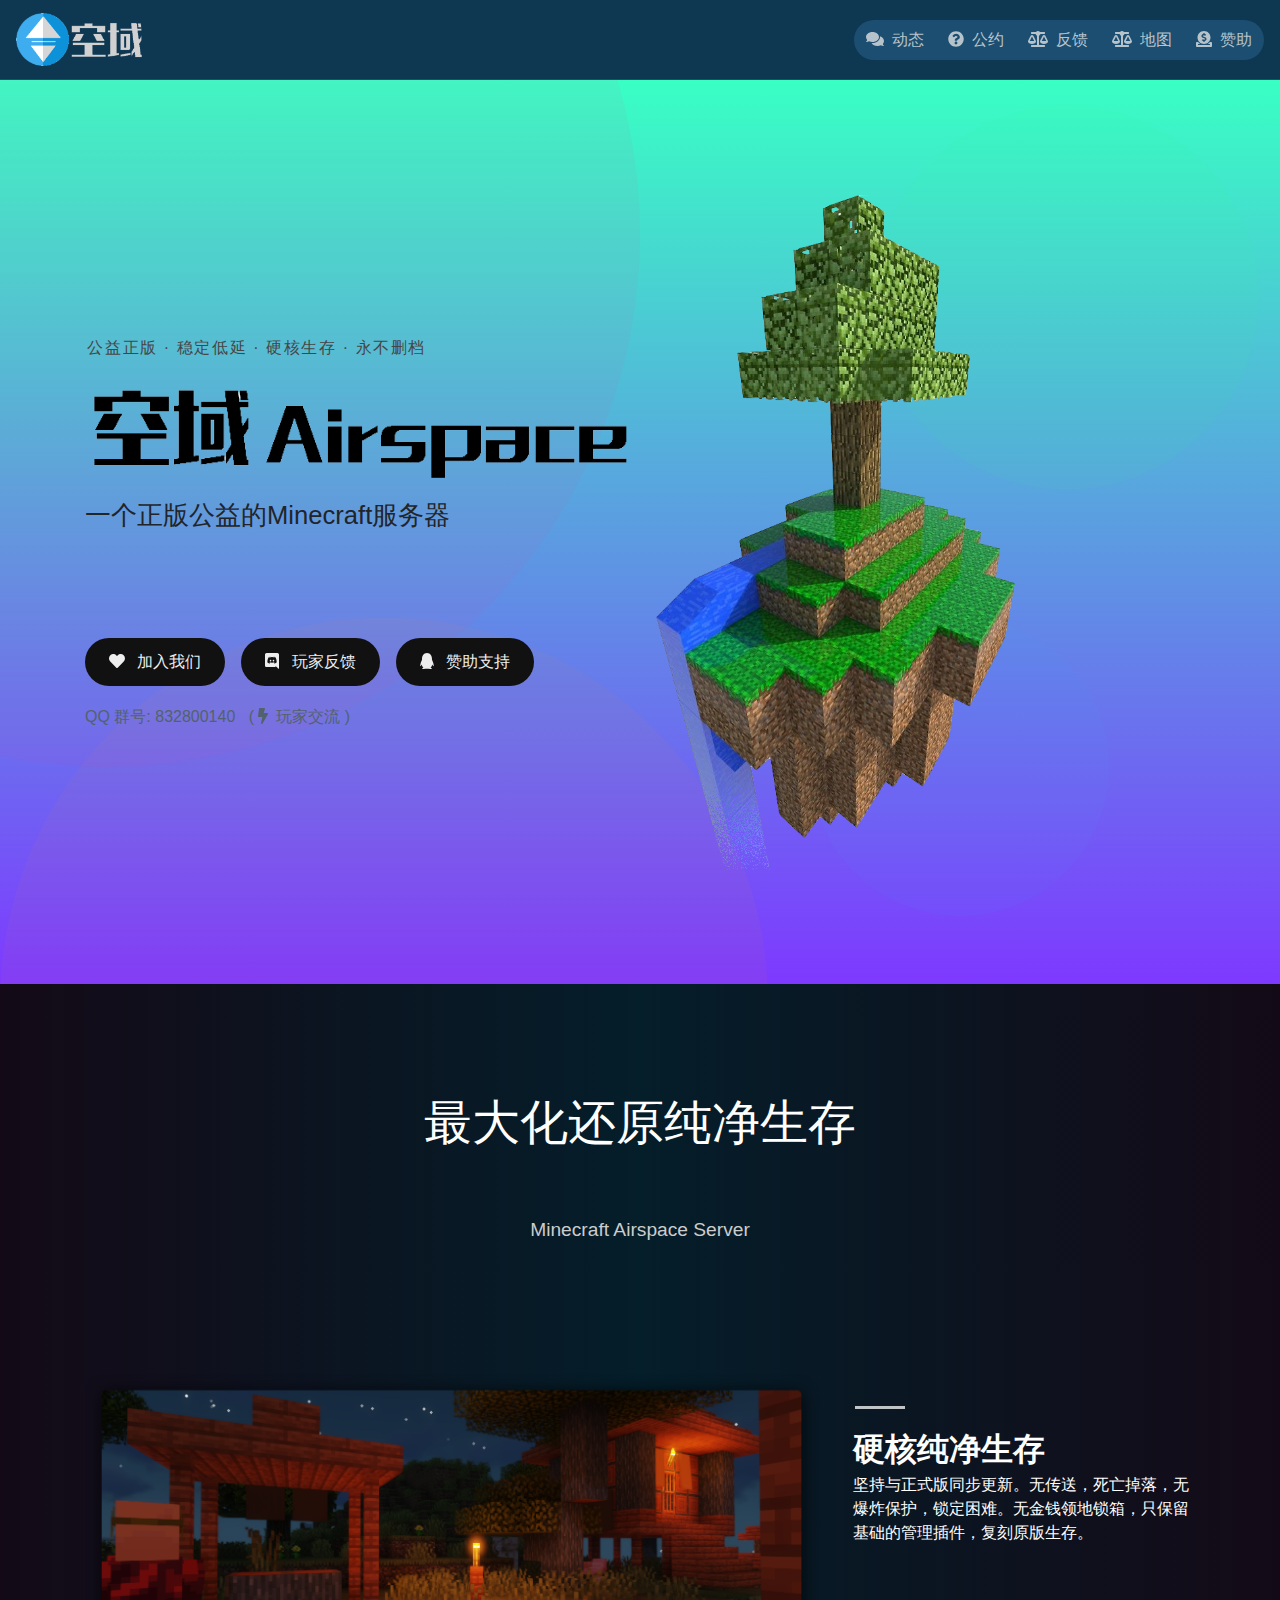
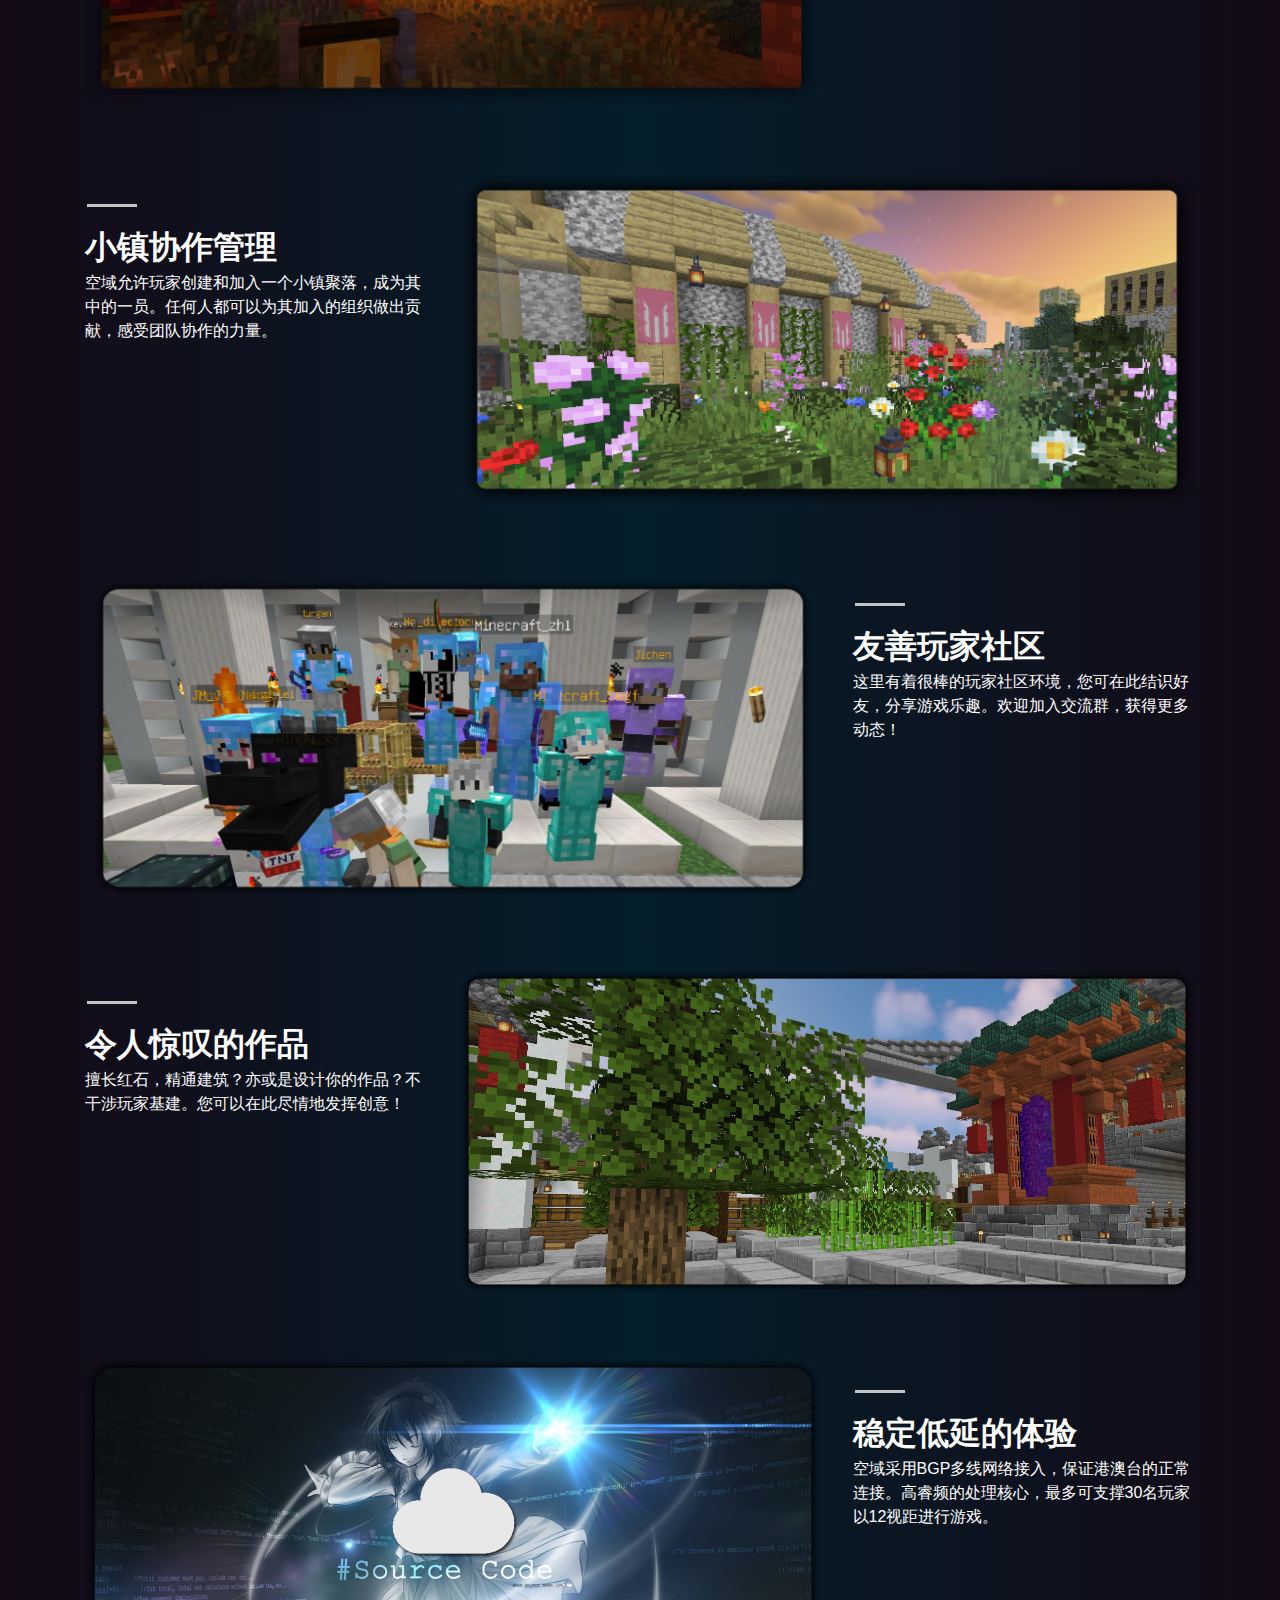
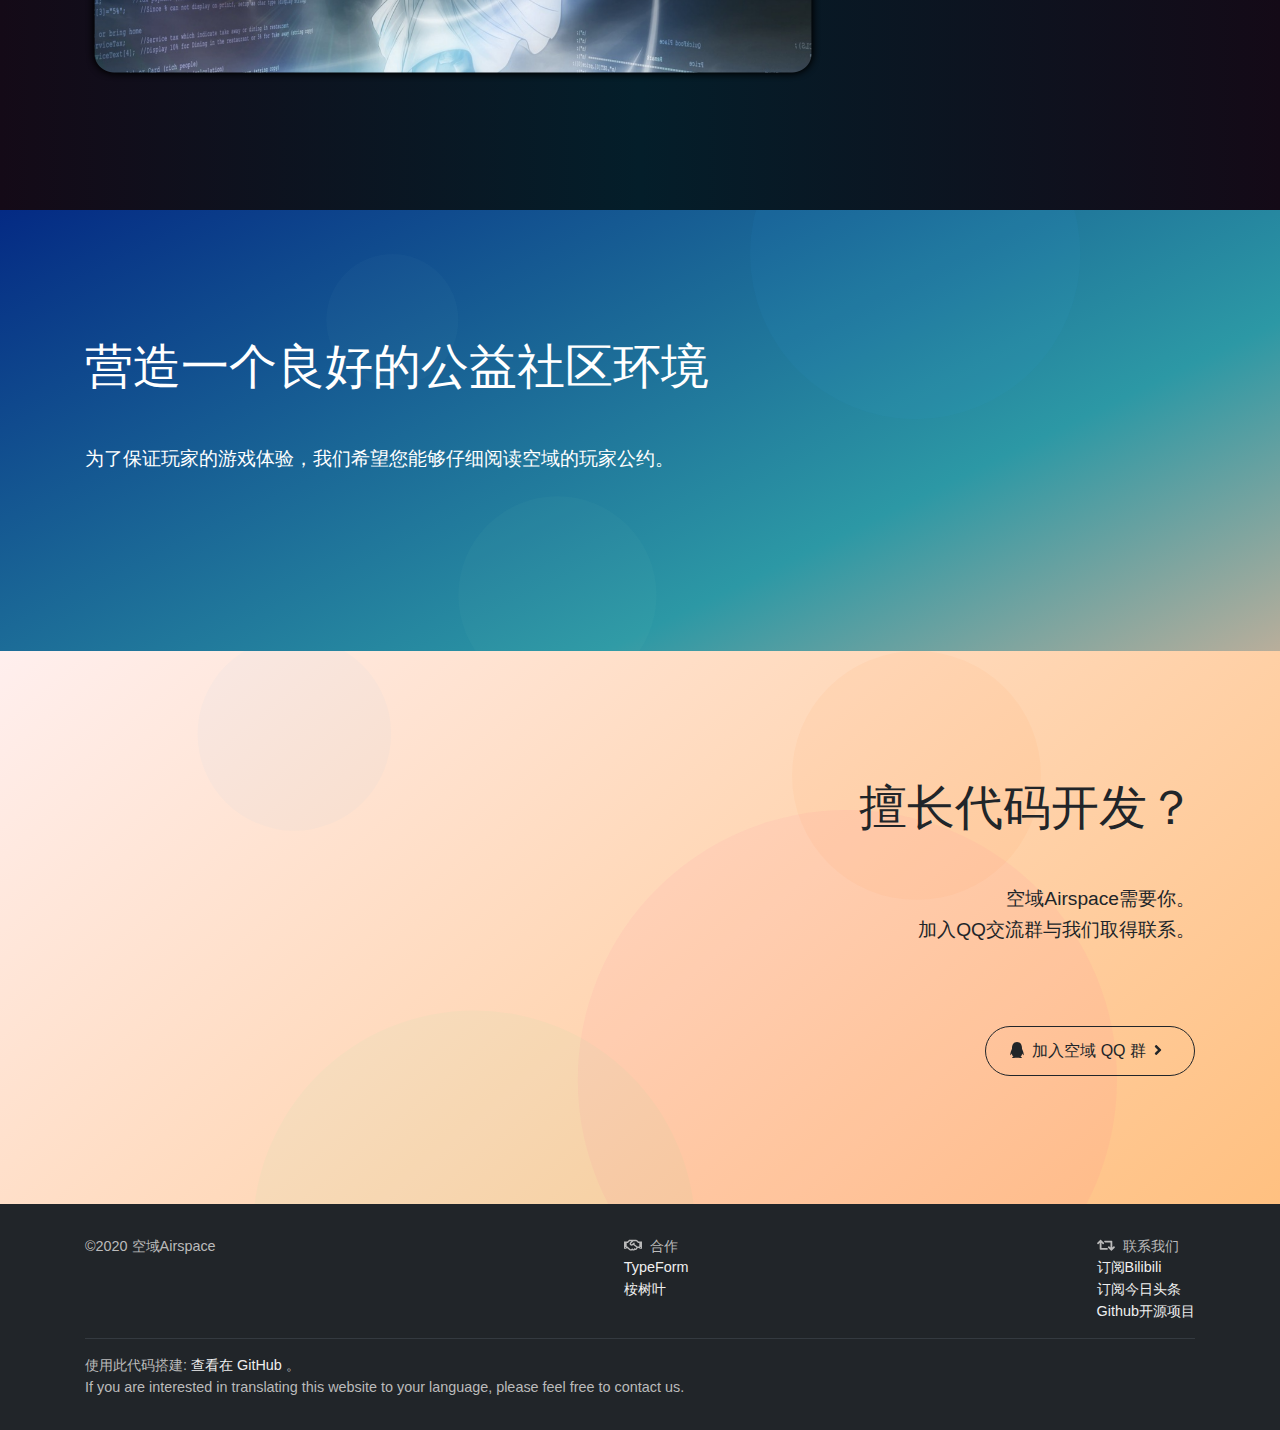
==== commit 6b7520c6: "report" ====
--- a/index.html
+++ b/index.html
@@ -341,4 +341,4 @@
   overflow: visible;
   position: static;
   width: auto; }
-</style><link href="./桉树叶 - Minecraft正版公益服务器_files/css" rel="stylesheet"><link href="./桉树叶 - Minecraft正版公益服务器_files/site.css" rel="stylesheet"><script src="./桉树叶 - Minecraft正版公益服务器_files/site.js.下载"></script></head><body class="index"><div id="header"><nav class="navbar navbar-light navbar-expand-sm"><a href="https://crushxl.github.io/" class="navbar-brand"><img src="./image/logo.png" alt="Home"></a><button aria-controls="navbarSupportedContent" aria-expanded="false" aria-label="Toggle navigation" class="navbar-toggler" data-target="#navbarSupportedContent" data-toggle="collapse" type="button"><svg class="svg-inline--fa fa-bars fa-w-14" aria-hidden="true" data-prefix="fas" data-icon="bars" role="img" xmlns="http://www.w3.org/2000/svg" viewBox="0 0 448 512" data-fa-i2svg=""><path fill="currentColor" d="M16 132h416c8.837 0 16-7.163 16-16V76c0-8.837-7.163-16-16-16H16C7.163 60 0 67.163 0 76v40c0 8.837 7.163 16 16 16zm0 160h416c8.837 0 16-7.163 16-16v-40c0-8.837-7.163-16-16-16H16c-8.837 0-16 7.163-16 16v40c0 8.837 7.163 16 16 16zm0 160h416c8.837 0 16-7.163 16-16v-40c0-8.837-7.163-16-16-16H16c-8.837 0-16 7.163-16 16v40c0 8.837 7.163 16 16 16z"></path></svg><!-- <span class="fas fa-bars"></span> --></button><div class="collapse navbar-collapse" id="navbarSupportedContent"><ul class="navbar-nav ml-auto"><li class="nav-item"><a href="./coding.html" class="nav-link stressed left"><svg class="svg-inline--fa fa-comments fa-w-18" aria-hidden="true" data-prefix="fas" data-icon="comments" role="img" xmlns="http://www.w3.org/2000/svg" viewBox="0 0 576 512" data-fa-i2svg=""><path fill="currentColor" d="M416 192c0-88.4-93.1-160-208-160S0 103.6 0 192c0 34.3 14.1 65.9 38 92-13.4 30.2-35.5 54.2-35.8 54.5-2.2 2.3-2.8 5.7-1.5 8.7S4.8 352 8 352c36.6 0 66.9-12.3 88.7-25 32.2 15.7 70.3 25 111.3 25 114.9 0 208-71.6 208-160zm122 220c23.9-26 38-57.7 38-92 0-66.9-53.5-124.2-129.3-148.1.9 6.6 1.3 13.3 1.3 20.1 0 105.9-107.7 192-240 192-10.8 0-21.3-.8-31.7-1.9C207.8 439.6 281.8 480 368 480c41 0 79.1-9.2 111.3-25 21.8 12.7 52.1 25 88.7 25 3.2 0 6.1-1.9 7.3-4.8 1.3-2.9.7-6.3-1.5-8.7-.3-.3-22.4-24.2-35.8-54.5z"></path></svg><!-- <span class="fas fa-comments"></span> -->动态</a></li><li class="nav-item"><a href="./coding.html" class="nav-link stressed middle"><svg class="svg-inline--fa fa-question-circle fa-w-16" aria-hidden="true" data-prefix="fas" data-icon="question-circle" role="img" xmlns="http://www.w3.org/2000/svg" viewBox="0 0 512 512" data-fa-i2svg=""><path fill="currentColor" d="M504 256c0 136.997-111.043 248-248 248S8 392.997 8 256C8 119.083 119.043 8 256 8s248 111.083 248 248zM262.655 90c-54.497 0-89.255 22.957-116.549 63.758-3.536 5.286-2.353 12.415 2.715 16.258l34.699 26.31c5.205 3.947 12.621 3.008 16.665-2.122 17.864-22.658 30.113-35.797 57.303-35.797 20.429 0 45.698 13.148 45.698 32.958 0 14.976-12.363 22.667-32.534 33.976C247.128 238.528 216 254.941 216 296v4c0 6.627 5.373 12 12 12h56c6.627 0 12-5.373 12-12v-1.333c0-28.462 83.186-29.647 83.186-106.667 0-58.002-60.165-102-116.531-102zM256 338c-25.365 0-46 20.635-46 46 0 25.364 20.635 46 46 46s46-20.636 46-46c0-25.365-20.635-46-46-46z"></path></svg><!-- <span class="fas fa-question-circle"></span> -->公约</a></li><li class="nav-item"><a href="./coding.html" class="nav-link stressed middle"><svg class="svg-inline--fa fa-balance-scale fa-w-20" aria-hidden="true" data-prefix="fas" data-icon="balance-scale" role="img" xmlns="http://www.w3.org/2000/svg" viewBox="0 0 640 512" data-fa-i2svg=""><path fill="currentColor" d="M256 336h-.02c0-16.18 1.34-8.73-85.05-181.51-17.65-35.29-68.19-35.36-85.87 0C-2.06 328.75.02 320.33.02 336H0c0 44.18 57.31 80 128 80s128-35.82 128-80zM128 176l72 144H56l72-144zm511.98 160c0-16.18 1.34-8.73-85.05-181.51-17.65-35.29-68.19-35.36-85.87 0-87.12 174.26-85.04 165.84-85.04 181.51H384c0 44.18 57.31 80 128 80s128-35.82 128-80h-.02zM440 320l72-144 72 144H440zm88 128H352V153.25c23.51-10.29 41.16-31.48 46.39-57.25H528c8.84 0 16-7.16 16-16V48c0-8.84-7.16-16-16-16H383.64C369.04 12.68 346.09 0 320 0s-49.04 12.68-63.64 32H112c-8.84 0-16 7.16-16 16v32c0 8.84 7.16 16 16 16h129.61c5.23 25.76 22.87 46.96 46.39 57.25V448H112c-8.84 0-16 7.16-16 16v32c0 8.84 7.16 16 16 16h416c8.84 0 16-7.16 16-16v-32c0-8.84-7.16-16-16-16z"></path></svg><!-- <span class="fas fa-balance-scale"></span> -->反馈</a></li><li class="nav-item"><a href="http://bilibilixl.xyz:57714/" class="nav-link stressed middle"><svg class="svg-inline--fa fa-balance-scale fa-w-20" aria-hidden="true" data-prefix="fas" data-icon="balance-scale" role="img" xmlns="http://www.w3.org/2000/svg" viewBox="0 0 640 512" data-fa-i2svg=""><path fill="currentColor" d="M256 336h-.02c0-16.18 1.34-8.73-85.05-181.51-17.65-35.29-68.19-35.36-85.87 0C-2.06 328.75.02 320.33.02 336H0c0 44.18 57.31 80 128 80s128-35.82 128-80zM128 176l72 144H56l72-144zm511.98 160c0-16.18 1.34-8.73-85.05-181.51-17.65-35.29-68.19-35.36-85.87 0-87.12 174.26-85.04 165.84-85.04 181.51H384c0 44.18 57.31 80 128 80s128-35.82 128-80h-.02zM440 320l72-144 72 144H440zm88 128H352V153.25c23.51-10.29 41.16-31.48 46.39-57.25H528c8.84 0 16-7.16 16-16V48c0-8.84-7.16-16-16-16H383.64C369.04 12.68 346.09 0 320 0s-49.04 12.68-63.64 32H112c-8.84 0-16 7.16-16 16v32c0 8.84 7.16 16 16 16h129.61c5.23 25.76 22.87 46.96 46.39 57.25V448H112c-8.84 0-16 7.16-16 16v32c0 8.84 7.16 16 16 16h416c8.84 0 16-7.16 16-16v-32c0-8.84-7.16-16-16-16z"></path></svg><!-- <span class="fas fa-balance-scale"></span> -->地图</a></li><li class="nav-item"><a href="./support.html" class="nav-link stressed right"><svg class="svg-inline--fa fa-donate fa-w-16" aria-hidden="true" data-prefix="fas" data-icon="donate" role="img" xmlns="http://www.w3.org/2000/svg" viewBox="0 0 512 512" data-fa-i2svg=""><path fill="currentColor" d="M256 416c114.9 0 208-93.1 208-208S370.9 0 256 0 48 93.1 48 208s93.1 208 208 208zM233.8 97.4V80.6c0-9.2 7.4-16.6 16.6-16.6h11.1c9.2 0 16.6 7.4 16.6 16.6v17c15.5.8 30.5 6.1 43 15.4 5.6 4.1 6.2 12.3 1.2 17.1L306 145.6c-3.8 3.7-9.5 3.8-14 1-5.4-3.4-11.4-5.1-17.8-5.1h-38.9c-9 0-16.3 8.2-16.3 18.3 0 8.2 5 15.5 12.1 17.6l62.3 18.7c25.7 7.7 43.7 32.4 43.7 60.1 0 34-26.4 61.5-59.1 62.4v16.8c0 9.2-7.4 16.6-16.6 16.6h-11.1c-9.2 0-16.6-7.4-16.6-16.6v-17c-15.5-.8-30.5-6.1-43-15.4-5.6-4.1-6.2-12.3-1.2-17.1l16.3-15.5c3.8-3.7 9.5-3.8 14-1 5.4 3.4 11.4 5.1 17.8 5.1h38.9c9 0 16.3-8.2 16.3-18.3 0-8.2-5-15.5-12.1-17.6l-62.3-18.7c-25.7-7.7-43.7-32.4-43.7-60.1.1-34 26.4-61.5 59.1-62.4zM480 352h-32.5c-19.6 26-44.6 47.7-73 64h63.8c5.3 0 9.6 3.6 9.6 8v16c0 4.4-4.3 8-9.6 8H73.6c-5.3 0-9.6-3.6-9.6-8v-16c0-4.4 4.3-8 9.6-8h63.8c-28.4-16.3-53.3-38-73-64H32c-17.7 0-32 14.3-32 32v96c0 17.7 14.3 32 32 32h448c17.7 0 32-14.3 32-32v-96c0-17.7-14.3-32-32-32z"></path></svg><!-- <span class="fas fa-donate"></span> -->赞助</a></li></ul></div></nav></div><div id="main"><section class="title"><div class="background"><svg height="100%" viewBox="0 0 1200 800" width="100%"><circle cx="100" cy="120" fill="#ff4294" fill-opacity="0.05" r="500"></circle><circle cx="900" cy="620" fill="#42b0ff" fill-opacity="0.05" r="140"></circle><circle cx="360" cy="840" fill="#ff9142" fill-opacity="0.05" r="360"></circle><circle cx="1000" cy="180" fill="#42ff91" fill-opacity="0.05" r="180"></circle></svg></div><div class="container position-relative"><div class="sample-image"><img src="./桉树叶 - Minecraft正版公益服务器_files/tree_island.png" alt="图片仅供参考"></div><div class="small-headline">公益正版 · 稳定低延 · 硬核生存 · 永不删档</div><h1><img src="./image/text.png" width="50%" height="50%" alt="Logo Text"></h1><p class="sub-headline">一个正版公益的Minecraft服务器<span class="subtitle">「生存」</span><br><span class="subtitle2">公益正版 · 稳定低延 · 硬核生存 · 永不删档</span></p><div class="buttons"><a href="https://2428977170.typeform.com/to/uCYyQd" class="dl-btn heart"><svg class="svg-inline--fa fa-heart fa-w-16" aria-hidden="true" data-prefix="fas" data-icon="heart" role="img" xmlns="http://www.w3.org/2000/svg" viewBox="0 0 512 512" data-fa-i2svg=""><path fill="currentColor" d="M462.3 62.6C407.5 15.9 326 24.3 275.7 76.2L256 96.5l-19.7-20.3C186.1 24.3 104.5 15.9 49.7 62.6c-62.8 53.6-66.1 149.8-9.9 207.9l193.5 199.8c12.5 12.9 32.8 12.9 45.3 0l193.5-199.8c56.3-58.1 53-154.3-9.8-207.9z"></path></svg><!-- <span class="fas fa-heart"></span> -->&nbsp;加入我们</a><a href="./coding.html" class="dl-btn discord"><svg class="svg-inline--fa fa-discord fa-w-14" aria-hidden="true" data-prefix="fab" data-icon="discord" role="img" xmlns="http://www.w3.org/2000/svg" viewBox="0 0 448 512" data-fa-i2svg=""><path fill="currentColor" d="M297.216 243.2c0 15.616-11.52 28.416-26.112 28.416-14.336 0-26.112-12.8-26.112-28.416s11.52-28.416 26.112-28.416c14.592 0 26.112 12.8 26.112 28.416zm-119.552-28.416c-14.592 0-26.112 12.8-26.112 28.416s11.776 28.416 26.112 28.416c14.592 0 26.112-12.8 26.112-28.416.256-15.616-11.52-28.416-26.112-28.416zM448 52.736V512c-64.494-56.994-43.868-38.128-118.784-107.776l13.568 47.36H52.48C23.552 451.584 0 428.032 0 398.848V52.736C0 23.552 23.552 0 52.48 0h343.04C424.448 0 448 23.552 448 52.736zm-72.96 242.688c0-82.432-36.864-149.248-36.864-149.248-36.864-27.648-71.936-26.88-71.936-26.88l-3.584 4.096c43.52 13.312 63.744 32.512 63.744 32.512-60.811-33.329-132.244-33.335-191.232-7.424-9.472 4.352-15.104 7.424-15.104 7.424s21.248-20.224 67.328-33.536l-2.56-3.072s-35.072-.768-71.936 26.88c0 0-36.864 66.816-36.864 149.248 0 0 21.504 37.12 78.08 38.912 0 0 9.472-11.52 17.152-21.248-32.512-9.728-44.8-30.208-44.8-30.208 3.766 2.636 9.976 6.053 10.496 6.4 43.21 24.198 104.588 32.126 159.744 8.96 8.96-3.328 18.944-8.192 29.44-15.104 0 0-12.8 20.992-46.336 30.464 7.68 9.728 16.896 20.736 16.896 20.736 56.576-1.792 78.336-38.912 78.336-38.912z"></path></svg><!-- <span class="fab fa-discord"></span> -->&nbsp;玩家反馈</a><a href="./support.html" class="dl-btn qq"><svg class="svg-inline--fa fa-qq fa-w-14" aria-hidden="true" data-prefix="fab" data-icon="qq" role="img" xmlns="http://www.w3.org/2000/svg" viewBox="0 0 448 512" data-fa-i2svg=""><path fill="currentColor" d="M433.754 420.445c-11.526 1.393-44.86-52.741-44.86-52.741 0 31.345-16.136 72.247-51.051 101.786 16.842 5.192 54.843 19.167 45.803 34.421-7.316 12.343-125.51 7.881-159.632 4.037-34.122 3.844-152.316 8.306-159.632-4.037-9.045-15.25 28.918-29.214 45.783-34.415-34.92-29.539-51.059-70.445-51.059-101.792 0 0-33.334 54.134-44.859 52.741-5.37-.65-12.424-29.644 9.347-99.704 10.261-33.024 21.995-60.478 40.144-105.779C60.683 98.063 108.982.006 224 0c113.737.006 163.156 96.133 160.264 214.963 18.118 45.223 29.912 72.85 40.144 105.778 21.768 70.06 14.716 99.053 9.346 99.704z"></path></svg><!-- <span class="fab fa-qq"></span> -->&nbsp;赞助支持</a></div><p class="information">QQ 群号: 832800140 &nbsp;&nbsp;(&nbsp;<svg class="svg-inline--fa fa-bolt fa-w-10" aria-hidden="true" data-prefix="fas" data-icon="bolt" role="img" xmlns="http://www.w3.org/2000/svg" viewBox="0 0 320 512" data-fa-i2svg=""><path fill="currentColor" d="M296 160H180.6l42.6-129.8C227.2 15 215.7 0 200 0H56C44 0 33.8 8.9 32.2 20.8l-32 240C-1.7 275.2 9.5 288 24 288h118.7L96.6 482.5c-3.6 15.2 8 29.5 23.3 29.5 8.4 0 16.4-4.4 20.8-12l176-304c9.3-15.9-2.2-36-20.7-36z"></path></svg><!-- <span class="fas fa-bolt"></span> -->玩家交流&nbsp;)</p></div></section><section class="highlight highlight--feature"><div class="container"><h2>最大化还原纯净生存</h2><p>Minecraft Airspace Server</p><div class="highlight-features"><div class="item item--Pet reversed"><div class="right"><div class="decoration-line"></div><div style="color:#FFFFFF"><strong><font size="6">硬核纯净生存</font></strong></div><div class="item-desc">坚持与正式版同步更新。无传送，死亡掉落，无爆炸保护，锁定困难。无金钱领地锁箱，只保留基础的管理插件，复刻原版生存。</div></div><div class="left"><div class="item-img"><img src="./image/p1_survival.png" width="800" alt="Screenshot town"></div></div></div><div class="item item--TimeZone"><div class="left"><div class="decoration-line"></div><div style="color:#FFFFFF"><strong><font size="6">小镇协作管理</font></strong></div><div class="item-desc">空域允许玩家创建和加入一个小镇聚落，成为其中的一员。任何人都可以为其加入的组织做出贡献，感受团队协作的力量。</div></div><div class="right"><div class="item-img"><img src="./image/p2_hwtown.png" width="800" alt="Screenshot sun"></div></div></div><div class="item item--Eco reversed"><div class="right"><div class="decoration-line"></div><div style="color:#FFFFFF"><strong><font size="6">友善玩家社区</font></strong></div><div class="item-desc">这里有着很棒的玩家社区环境，您可在此结识好友，分享游戏乐趣。欢迎加入交流群，获得更多动态！</div></div><div class="left"><div class="item-img"><img src="./image/p3_players.png" width="800" alt="Screenshot eco"></div></div></div><div class="item item--MagicSlimeFun"><div class="left"><div class="decoration-line"></div><div style="color:#FFFFFF"><strong><font size="6">令人惊叹的作品</font></strong></div><div class="item-desc">擅长红石，精通建筑？亦或是设计你的作品？不干涉玩家基建。您可以在此尽情地发挥创意！</div></div><div class="right"><div class="item-img"><img src="./image/p4_building.png" width="800" alt="Screenshot magic"></div></div></div><div class="item item--Railway reversed"><div class="right"><div class="decoration-line"></div><div style="color:#FFFFFF"><strong><font size="6">稳定低延的体验</font></strong></div><div class="item-desc">空域采用BGP多线网络接入，保证港澳台的正常连接。高睿频的处理核心，最多可支撑30名玩家以12视距进行游戏。</div></div><div class="left"><div class="item-img"><img src="./image/p5_cloud.png" width="800" alt="Screenshot railway"></div></div></div></div></div></section><section class="highlight highlight--freedom"><div class="background"><svg height="100%" viewBox="0 0 1200 800" width="100%"><circle cx="150" cy="200" fill="#99e1d0" fill-opacity="0.03" r="120"></circle><circle cx="450" cy="700" fill="#99e1d0" fill-opacity="0.04" r="180"></circle><circle cx="1100" cy="80" fill="#42b0ff" fill-opacity="0.05" r="300"></circle></svg></div><div class="container"><div class="content"><h2>营造一个良好的公益社区环境</h2><p>为了保证玩家的游戏体验，我们希望您能够仔细阅读空域的玩家公约。</p></div></div></section><section class="highlight highlight--active"><div class="background"><svg height="100%" viewBox="0 0 1200 800" width="100%"><circle cx="100" cy="120" fill="#42b1ff" fill-opacity="0.03" r="140"></circle><circle cx="360" cy="840" fill="#33ff91" fill-opacity="0.04" r="320"></circle><circle cx="900" cy="620" fill="#ff3294" fill-opacity="0.05" r="390"></circle><circle cx="1000" cy="180" fill="#ff9030" fill-opacity="0.06" r="180"></circle></svg></div><div class="container"><div class="content"><h2>擅长代码开发？</h2><p>空域Airspace需要你。<br>加入QQ交流群与我们取得联系。</p><a href="https://jq.qq.com/?_wv=1027&k=5Bt4Awe" class="highlight-link"><svg class="svg-inline--fa fa-qq fa-w-14" aria-hidden="true" data-prefix="fab" data-icon="qq" role="img" xmlns="http://www.w3.org/2000/svg" viewBox="0 0 448 512" data-fa-i2svg=""><path fill="currentColor" d="M433.754 420.445c-11.526 1.393-44.86-52.741-44.86-52.741 0 31.345-16.136 72.247-51.051 101.786 16.842 5.192 54.843 19.167 45.803 34.421-7.316 12.343-125.51 7.881-159.632 4.037-34.122 3.844-152.316 8.306-159.632-4.037-9.045-15.25 28.918-29.214 45.783-34.415-34.92-29.539-51.059-70.445-51.059-101.792 0 0-33.334 54.134-44.859 52.741-5.37-.65-12.424-29.644 9.347-99.704 10.261-33.024 21.995-60.478 40.144-105.779C60.683 98.063 108.982.006 224 0c113.737.006 163.156 96.133 160.264 214.963 18.118 45.223 29.912 72.85 40.144 105.778 21.768 70.06 14.716 99.053 9.346 99.704z"></path></svg><!-- <span class="fab fa-qq"></span> --><span class="mr-2">加入空域 QQ 群</span><svg class="svg-inline--fa fa-angle-right fa-w-8" aria-hidden="true" data-prefix="fa" data-icon="angle-right" role="img" xmlns="http://www.w3.org/2000/svg" viewBox="0 0 256 512" data-fa-i2svg=""><path fill="currentColor" d="M224.3 273l-136 136c-9.4 9.4-24.6 9.4-33.9 0l-22.6-22.6c-9.4-9.4-9.4-24.6 0-33.9l96.4-96.4-96.4-96.4c-9.4-9.4-9.4-24.6 0-33.9L54.3 103c9.4-9.4 24.6-9.4 33.9 0l136 136c9.5 9.4 9.5 24.6.1 34z"></path></svg><!-- <span class="fa fa-angle-right"></span> --></a></div></div></section><footer><div class="container"><div class="contact mb-2 d-flex justify-content-between"><div class="left"><span>©2020 空域Airspace</span></div><div class="middle"><svg class="svg-inline--fa fa-handshake fa-w-20" aria-hidden="true" data-prefix="far" data-icon="handshake" role="img" xmlns="http://www.w3.org/2000/svg" viewBox="0 0 640 512" data-fa-i2svg=""><path fill="currentColor" d="M519.2 127.9l-47.6-47.6A56.252 56.252 0 0 0 432 64H205.2c-14.8 0-29.1 5.9-39.6 16.3L118 127.9H0v255.7h64c17.6 0 31.8-14.2 31.9-31.7h9.1l84.6 76.4c30.9 25.1 73.8 25.7 105.6 3.8 12.5 10.8 26 15.9 41.1 15.9 18.2 0 35.3-7.4 48.8-24 22.1 8.7 48.2 2.6 64-16.8l26.2-32.3c5.6-6.9 9.1-14.8 10.9-23h57.9c.1 17.5 14.4 31.7 31.9 31.7h64V127.9H519.2zM48 351.6c-8.8 0-16-7.2-16-16s7.2-16 16-16 16 7.2 16 16c0 8.9-7.2 16-16 16zm390-6.9l-26.1 32.2c-2.8 3.4-7.8 4-11.3 1.2l-23.9-19.4-30 36.5c-6 7.3-15 4.8-18 2.4l-36.8-31.5-15.6 19.2c-13.9 17.1-39.2 19.7-55.3 6.6l-97.3-88H96V175.8h41.9l61.7-61.6c2-.8 3.7-1.5 5.7-2.3H262l-38.7 35.5c-29.4 26.9-31.1 72.3-4.4 101.3 14.8 16.2 61.2 41.2 101.5 4.4l8.2-7.5 108.2 87.8c3.4 2.8 3.9 7.9 1.2 11.3zm106-40.8h-69.2c-2.3-2.8-4.9-5.4-7.7-7.7l-102.7-83.4 12.5-11.4c6.5-6 7-16.1 1-22.6L367 167.1c-6-6.5-16.1-6.9-22.6-1l-55.2 50.6c-9.5 8.7-25.7 9.4-34.6 0-9.3-9.9-8.5-25.1 1.2-33.9l65.6-60.1c7.4-6.8 17-10.5 27-10.5l83.7-.2c2.1 0 4.1.8 5.5 2.3l61.7 61.6H544v128zm48 47.7c-8.8 0-16-7.2-16-16s7.2-16 16-16 16 7.2 16 16c0 8.9-7.2 16-16 16z"></path></svg><!-- <span class="far fa-handshake"></span> --><span>合作</span><br><a href="https://admin.typeform.com/">TypeForm</a><br \><a href="https://www.eumc.cc/">桉树叶</a></div><div class="right"><svg class="svg-inline--fa fa-retweet fa-w-20" aria-hidden="true" data-prefix="fas" data-icon="retweet" role="img" xmlns="http://www.w3.org/2000/svg" viewBox="0 0 640 512" data-fa-i2svg=""><path fill="currentColor" d="M629.657 343.598L528.971 444.284c-9.373 9.372-24.568 9.372-33.941 0L394.343 343.598c-9.373-9.373-9.373-24.569 0-33.941l10.823-10.823c9.562-9.562 25.133-9.34 34.419.492L480 342.118V160H292.451a24.005 24.005 0 0 1-16.971-7.029l-16-16C244.361 121.851 255.069 96 276.451 96H520c13.255 0 24 10.745 24 24v222.118l40.416-42.792c9.285-9.831 24.856-10.054 34.419-.492l10.823 10.823c9.372 9.372 9.372 24.569-.001 33.941zm-265.138 15.431A23.999 23.999 0 0 0 347.548 352H160V169.881l40.416 42.792c9.286 9.831 24.856 10.054 34.419.491l10.822-10.822c9.373-9.373 9.373-24.569 0-33.941L144.971 67.716c-9.373-9.373-24.569-9.373-33.941 0L10.343 168.402c-9.373 9.373-9.373 24.569 0 33.941l10.822 10.822c9.562 9.562 25.133 9.34 34.419-.491L96 169.881V392c0 13.255 10.745 24 24 24h243.549c21.382 0 32.09-25.851 16.971-40.971l-16.001-16z"></path></svg><!-- <span class="fas fa-retweet"></span> --><span>联系我们</span><br><a href="https://space.bilibili.com/166572139">订阅Bilibili</a><br /><a href="https://www.ixigua.com/home/2176645762654931/">订阅今日头条</a><br><a href="https://github.com/Crushxl/Crushxl.github.io">Github开源项目</a></div></div><hr><div class="source">使用此代码搭建:&nbsp;<a href="https://github.com/iina/iina-website">查看在 GitHub</a>&nbsp;。</div><div class="contribute">If you are interested in translating this website to your language, please feel free to contact us.</div></div></footer></div></body></html>+</style><link href="./桉树叶 - Minecraft正版公益服务器_files/css" rel="stylesheet"><link href="./桉树叶 - Minecraft正版公益服务器_files/site.css" rel="stylesheet"><script src="./桉树叶 - Minecraft正版公益服务器_files/site.js.下载"></script></head><body class="index"><div id="header"><nav class="navbar navbar-light navbar-expand-sm"><a href="https://crushxl.github.io/" class="navbar-brand"><img src="./image/logo.png" alt="Home"></a><button aria-controls="navbarSupportedContent" aria-expanded="false" aria-label="Toggle navigation" class="navbar-toggler" data-target="#navbarSupportedContent" data-toggle="collapse" type="button"><svg class="svg-inline--fa fa-bars fa-w-14" aria-hidden="true" data-prefix="fas" data-icon="bars" role="img" xmlns="http://www.w3.org/2000/svg" viewBox="0 0 448 512" data-fa-i2svg=""><path fill="currentColor" d="M16 132h416c8.837 0 16-7.163 16-16V76c0-8.837-7.163-16-16-16H16C7.163 60 0 67.163 0 76v40c0 8.837 7.163 16 16 16zm0 160h416c8.837 0 16-7.163 16-16v-40c0-8.837-7.163-16-16-16H16c-8.837 0-16 7.163-16 16v40c0 8.837 7.163 16 16 16zm0 160h416c8.837 0 16-7.163 16-16v-40c0-8.837-7.163-16-16-16H16c-8.837 0-16 7.163-16 16v40c0 8.837 7.163 16 16 16z"></path></svg><!-- <span class="fas fa-bars"></span> --></button><div class="collapse navbar-collapse" id="navbarSupportedContent"><ul class="navbar-nav ml-auto"><li class="nav-item"><a href="./coding.html" class="nav-link stressed left"><svg class="svg-inline--fa fa-comments fa-w-18" aria-hidden="true" data-prefix="fas" data-icon="comments" role="img" xmlns="http://www.w3.org/2000/svg" viewBox="0 0 576 512" data-fa-i2svg=""><path fill="currentColor" d="M416 192c0-88.4-93.1-160-208-160S0 103.6 0 192c0 34.3 14.1 65.9 38 92-13.4 30.2-35.5 54.2-35.8 54.5-2.2 2.3-2.8 5.7-1.5 8.7S4.8 352 8 352c36.6 0 66.9-12.3 88.7-25 32.2 15.7 70.3 25 111.3 25 114.9 0 208-71.6 208-160zm122 220c23.9-26 38-57.7 38-92 0-66.9-53.5-124.2-129.3-148.1.9 6.6 1.3 13.3 1.3 20.1 0 105.9-107.7 192-240 192-10.8 0-21.3-.8-31.7-1.9C207.8 439.6 281.8 480 368 480c41 0 79.1-9.2 111.3-25 21.8 12.7 52.1 25 88.7 25 3.2 0 6.1-1.9 7.3-4.8 1.3-2.9.7-6.3-1.5-8.7-.3-.3-22.4-24.2-35.8-54.5z"></path></svg><!-- <span class="fas fa-comments"></span> -->动态</a></li><li class="nav-item"><a href="./coding.html" class="nav-link stressed middle"><svg class="svg-inline--fa fa-question-circle fa-w-16" aria-hidden="true" data-prefix="fas" data-icon="question-circle" role="img" xmlns="http://www.w3.org/2000/svg" viewBox="0 0 512 512" data-fa-i2svg=""><path fill="currentColor" d="M504 256c0 136.997-111.043 248-248 248S8 392.997 8 256C8 119.083 119.043 8 256 8s248 111.083 248 248zM262.655 90c-54.497 0-89.255 22.957-116.549 63.758-3.536 5.286-2.353 12.415 2.715 16.258l34.699 26.31c5.205 3.947 12.621 3.008 16.665-2.122 17.864-22.658 30.113-35.797 57.303-35.797 20.429 0 45.698 13.148 45.698 32.958 0 14.976-12.363 22.667-32.534 33.976C247.128 238.528 216 254.941 216 296v4c0 6.627 5.373 12 12 12h56c6.627 0 12-5.373 12-12v-1.333c0-28.462 83.186-29.647 83.186-106.667 0-58.002-60.165-102-116.531-102zM256 338c-25.365 0-46 20.635-46 46 0 25.364 20.635 46 46 46s46-20.636 46-46c0-25.365-20.635-46-46-46z"></path></svg><!-- <span class="fas fa-question-circle"></span> -->公约</a></li><li class="nav-item"><a href="./report.html" class="nav-link stressed middle"><svg class="svg-inline--fa fa-balance-scale fa-w-20" aria-hidden="true" data-prefix="fas" data-icon="balance-scale" role="img" xmlns="http://www.w3.org/2000/svg" viewBox="0 0 640 512" data-fa-i2svg=""><path fill="currentColor" d="M256 336h-.02c0-16.18 1.34-8.73-85.05-181.51-17.65-35.29-68.19-35.36-85.87 0C-2.06 328.75.02 320.33.02 336H0c0 44.18 57.31 80 128 80s128-35.82 128-80zM128 176l72 144H56l72-144zm511.98 160c0-16.18 1.34-8.73-85.05-181.51-17.65-35.29-68.19-35.36-85.87 0-87.12 174.26-85.04 165.84-85.04 181.51H384c0 44.18 57.31 80 128 80s128-35.82 128-80h-.02zM440 320l72-144 72 144H440zm88 128H352V153.25c23.51-10.29 41.16-31.48 46.39-57.25H528c8.84 0 16-7.16 16-16V48c0-8.84-7.16-16-16-16H383.64C369.04 12.68 346.09 0 320 0s-49.04 12.68-63.64 32H112c-8.84 0-16 7.16-16 16v32c0 8.84 7.16 16 16 16h129.61c5.23 25.76 22.87 46.96 46.39 57.25V448H112c-8.84 0-16 7.16-16 16v32c0 8.84 7.16 16 16 16h416c8.84 0 16-7.16 16-16v-32c0-8.84-7.16-16-16-16z"></path></svg><!-- <span class="fas fa-balance-scale"></span> -->反馈</a></li><li class="nav-item"><a href="http://bilibilixl.xyz:57714/" class="nav-link stressed middle"><svg class="svg-inline--fa fa-balance-scale fa-w-20" aria-hidden="true" data-prefix="fas" data-icon="balance-scale" role="img" xmlns="http://www.w3.org/2000/svg" viewBox="0 0 640 512" data-fa-i2svg=""><path fill="currentColor" d="M256 336h-.02c0-16.18 1.34-8.73-85.05-181.51-17.65-35.29-68.19-35.36-85.87 0C-2.06 328.75.02 320.33.02 336H0c0 44.18 57.31 80 128 80s128-35.82 128-80zM128 176l72 144H56l72-144zm511.98 160c0-16.18 1.34-8.73-85.05-181.51-17.65-35.29-68.19-35.36-85.87 0-87.12 174.26-85.04 165.84-85.04 181.51H384c0 44.18 57.31 80 128 80s128-35.82 128-80h-.02zM440 320l72-144 72 144H440zm88 128H352V153.25c23.51-10.29 41.16-31.48 46.39-57.25H528c8.84 0 16-7.16 16-16V48c0-8.84-7.16-16-16-16H383.64C369.04 12.68 346.09 0 320 0s-49.04 12.68-63.64 32H112c-8.84 0-16 7.16-16 16v32c0 8.84 7.16 16 16 16h129.61c5.23 25.76 22.87 46.96 46.39 57.25V448H112c-8.84 0-16 7.16-16 16v32c0 8.84 7.16 16 16 16h416c8.84 0 16-7.16 16-16v-32c0-8.84-7.16-16-16-16z"></path></svg><!-- <span class="fas fa-balance-scale"></span> -->地图</a></li><li class="nav-item"><a href="./support.html" class="nav-link stressed right"><svg class="svg-inline--fa fa-donate fa-w-16" aria-hidden="true" data-prefix="fas" data-icon="donate" role="img" xmlns="http://www.w3.org/2000/svg" viewBox="0 0 512 512" data-fa-i2svg=""><path fill="currentColor" d="M256 416c114.9 0 208-93.1 208-208S370.9 0 256 0 48 93.1 48 208s93.1 208 208 208zM233.8 97.4V80.6c0-9.2 7.4-16.6 16.6-16.6h11.1c9.2 0 16.6 7.4 16.6 16.6v17c15.5.8 30.5 6.1 43 15.4 5.6 4.1 6.2 12.3 1.2 17.1L306 145.6c-3.8 3.7-9.5 3.8-14 1-5.4-3.4-11.4-5.1-17.8-5.1h-38.9c-9 0-16.3 8.2-16.3 18.3 0 8.2 5 15.5 12.1 17.6l62.3 18.7c25.7 7.7 43.7 32.4 43.7 60.1 0 34-26.4 61.5-59.1 62.4v16.8c0 9.2-7.4 16.6-16.6 16.6h-11.1c-9.2 0-16.6-7.4-16.6-16.6v-17c-15.5-.8-30.5-6.1-43-15.4-5.6-4.1-6.2-12.3-1.2-17.1l16.3-15.5c3.8-3.7 9.5-3.8 14-1 5.4 3.4 11.4 5.1 17.8 5.1h38.9c9 0 16.3-8.2 16.3-18.3 0-8.2-5-15.5-12.1-17.6l-62.3-18.7c-25.7-7.7-43.7-32.4-43.7-60.1.1-34 26.4-61.5 59.1-62.4zM480 352h-32.5c-19.6 26-44.6 47.7-73 64h63.8c5.3 0 9.6 3.6 9.6 8v16c0 4.4-4.3 8-9.6 8H73.6c-5.3 0-9.6-3.6-9.6-8v-16c0-4.4 4.3-8 9.6-8h63.8c-28.4-16.3-53.3-38-73-64H32c-17.7 0-32 14.3-32 32v96c0 17.7 14.3 32 32 32h448c17.7 0 32-14.3 32-32v-96c0-17.7-14.3-32-32-32z"></path></svg><!-- <span class="fas fa-donate"></span> -->赞助</a></li></ul></div></nav></div><div id="main"><section class="title"><div class="background"><svg height="100%" viewBox="0 0 1200 800" width="100%"><circle cx="100" cy="120" fill="#ff4294" fill-opacity="0.05" r="500"></circle><circle cx="900" cy="620" fill="#42b0ff" fill-opacity="0.05" r="140"></circle><circle cx="360" cy="840" fill="#ff9142" fill-opacity="0.05" r="360"></circle><circle cx="1000" cy="180" fill="#42ff91" fill-opacity="0.05" r="180"></circle></svg></div><div class="container position-relative"><div class="sample-image"><img src="./桉树叶 - Minecraft正版公益服务器_files/tree_island.png" alt="图片仅供参考"></div><div class="small-headline">公益正版 · 稳定低延 · 硬核生存 · 永不删档</div><h1><img src="./image/text.png" width="50%" height="50%" alt="Logo Text"></h1><p class="sub-headline">一个正版公益的Minecraft服务器<span class="subtitle">「生存」</span><br><span class="subtitle2">公益正版 · 稳定低延 · 硬核生存 · 永不删档</span></p><div class="buttons"><a href="https://2428977170.typeform.com/to/uCYyQd" class="dl-btn heart"><svg class="svg-inline--fa fa-heart fa-w-16" aria-hidden="true" data-prefix="fas" data-icon="heart" role="img" xmlns="http://www.w3.org/2000/svg" viewBox="0 0 512 512" data-fa-i2svg=""><path fill="currentColor" d="M462.3 62.6C407.5 15.9 326 24.3 275.7 76.2L256 96.5l-19.7-20.3C186.1 24.3 104.5 15.9 49.7 62.6c-62.8 53.6-66.1 149.8-9.9 207.9l193.5 199.8c12.5 12.9 32.8 12.9 45.3 0l193.5-199.8c56.3-58.1 53-154.3-9.8-207.9z"></path></svg><!-- <span class="fas fa-heart"></span> -->&nbsp;加入我们</a><a href="./coding.html" class="dl-btn discord"><svg class="svg-inline--fa fa-discord fa-w-14" aria-hidden="true" data-prefix="fab" data-icon="discord" role="img" xmlns="http://www.w3.org/2000/svg" viewBox="0 0 448 512" data-fa-i2svg=""><path fill="currentColor" d="M297.216 243.2c0 15.616-11.52 28.416-26.112 28.416-14.336 0-26.112-12.8-26.112-28.416s11.52-28.416 26.112-28.416c14.592 0 26.112 12.8 26.112 28.416zm-119.552-28.416c-14.592 0-26.112 12.8-26.112 28.416s11.776 28.416 26.112 28.416c14.592 0 26.112-12.8 26.112-28.416.256-15.616-11.52-28.416-26.112-28.416zM448 52.736V512c-64.494-56.994-43.868-38.128-118.784-107.776l13.568 47.36H52.48C23.552 451.584 0 428.032 0 398.848V52.736C0 23.552 23.552 0 52.48 0h343.04C424.448 0 448 23.552 448 52.736zm-72.96 242.688c0-82.432-36.864-149.248-36.864-149.248-36.864-27.648-71.936-26.88-71.936-26.88l-3.584 4.096c43.52 13.312 63.744 32.512 63.744 32.512-60.811-33.329-132.244-33.335-191.232-7.424-9.472 4.352-15.104 7.424-15.104 7.424s21.248-20.224 67.328-33.536l-2.56-3.072s-35.072-.768-71.936 26.88c0 0-36.864 66.816-36.864 149.248 0 0 21.504 37.12 78.08 38.912 0 0 9.472-11.52 17.152-21.248-32.512-9.728-44.8-30.208-44.8-30.208 3.766 2.636 9.976 6.053 10.496 6.4 43.21 24.198 104.588 32.126 159.744 8.96 8.96-3.328 18.944-8.192 29.44-15.104 0 0-12.8 20.992-46.336 30.464 7.68 9.728 16.896 20.736 16.896 20.736 56.576-1.792 78.336-38.912 78.336-38.912z"></path></svg><!-- <span class="fab fa-discord"></span> -->&nbsp;玩家反馈</a><a href="./support.html" class="dl-btn qq"><svg class="svg-inline--fa fa-qq fa-w-14" aria-hidden="true" data-prefix="fab" data-icon="qq" role="img" xmlns="http://www.w3.org/2000/svg" viewBox="0 0 448 512" data-fa-i2svg=""><path fill="currentColor" d="M433.754 420.445c-11.526 1.393-44.86-52.741-44.86-52.741 0 31.345-16.136 72.247-51.051 101.786 16.842 5.192 54.843 19.167 45.803 34.421-7.316 12.343-125.51 7.881-159.632 4.037-34.122 3.844-152.316 8.306-159.632-4.037-9.045-15.25 28.918-29.214 45.783-34.415-34.92-29.539-51.059-70.445-51.059-101.792 0 0-33.334 54.134-44.859 52.741-5.37-.65-12.424-29.644 9.347-99.704 10.261-33.024 21.995-60.478 40.144-105.779C60.683 98.063 108.982.006 224 0c113.737.006 163.156 96.133 160.264 214.963 18.118 45.223 29.912 72.85 40.144 105.778 21.768 70.06 14.716 99.053 9.346 99.704z"></path></svg><!-- <span class="fab fa-qq"></span> -->&nbsp;赞助支持</a></div><p class="information">QQ 群号: 832800140 &nbsp;&nbsp;(&nbsp;<svg class="svg-inline--fa fa-bolt fa-w-10" aria-hidden="true" data-prefix="fas" data-icon="bolt" role="img" xmlns="http://www.w3.org/2000/svg" viewBox="0 0 320 512" data-fa-i2svg=""><path fill="currentColor" d="M296 160H180.6l42.6-129.8C227.2 15 215.7 0 200 0H56C44 0 33.8 8.9 32.2 20.8l-32 240C-1.7 275.2 9.5 288 24 288h118.7L96.6 482.5c-3.6 15.2 8 29.5 23.3 29.5 8.4 0 16.4-4.4 20.8-12l176-304c9.3-15.9-2.2-36-20.7-36z"></path></svg><!-- <span class="fas fa-bolt"></span> -->玩家交流&nbsp;)</p></div></section><section class="highlight highlight--feature"><div class="container"><h2>最大化还原纯净生存</h2><p>Minecraft Airspace Server</p><div class="highlight-features"><div class="item item--Pet reversed"><div class="right"><div class="decoration-line"></div><div style="color:#FFFFFF"><strong><font size="6">硬核纯净生存</font></strong></div><div class="item-desc">坚持与正式版同步更新。无传送，死亡掉落，无爆炸保护，锁定困难。无金钱领地锁箱，只保留基础的管理插件，复刻原版生存。</div></div><div class="left"><div class="item-img"><img src="./image/p1_survival.png" width="800" alt="Screenshot town"></div></div></div><div class="item item--TimeZone"><div class="left"><div class="decoration-line"></div><div style="color:#FFFFFF"><strong><font size="6">小镇协作管理</font></strong></div><div class="item-desc">空域允许玩家创建和加入一个小镇聚落，成为其中的一员。任何人都可以为其加入的组织做出贡献，感受团队协作的力量。</div></div><div class="right"><div class="item-img"><img src="./image/p2_hwtown.png" width="800" alt="Screenshot sun"></div></div></div><div class="item item--Eco reversed"><div class="right"><div class="decoration-line"></div><div style="color:#FFFFFF"><strong><font size="6">友善玩家社区</font></strong></div><div class="item-desc">这里有着很棒的玩家社区环境，您可在此结识好友，分享游戏乐趣。欢迎加入交流群，获得更多动态！</div></div><div class="left"><div class="item-img"><img src="./image/p3_players.png" width="800" alt="Screenshot eco"></div></div></div><div class="item item--MagicSlimeFun"><div class="left"><div class="decoration-line"></div><div style="color:#FFFFFF"><strong><font size="6">令人惊叹的作品</font></strong></div><div class="item-desc">擅长红石，精通建筑？亦或是设计你的作品？不干涉玩家基建。您可以在此尽情地发挥创意！</div></div><div class="right"><div class="item-img"><img src="./image/p4_building.png" width="800" alt="Screenshot magic"></div></div></div><div class="item item--Railway reversed"><div class="right"><div class="decoration-line"></div><div style="color:#FFFFFF"><strong><font size="6">稳定低延的体验</font></strong></div><div class="item-desc">空域采用BGP多线网络接入，保证港澳台的正常连接。高睿频的处理核心，最多可支撑30名玩家以12视距进行游戏。</div></div><div class="left"><div class="item-img"><img src="./image/p5_cloud.png" width="800" alt="Screenshot railway"></div></div></div></div></div></section><section class="highlight highlight--freedom"><div class="background"><svg height="100%" viewBox="0 0 1200 800" width="100%"><circle cx="150" cy="200" fill="#99e1d0" fill-opacity="0.03" r="120"></circle><circle cx="450" cy="700" fill="#99e1d0" fill-opacity="0.04" r="180"></circle><circle cx="1100" cy="80" fill="#42b0ff" fill-opacity="0.05" r="300"></circle></svg></div><div class="container"><div class="content"><h2>营造一个良好的公益社区环境</h2><p>为了保证玩家的游戏体验，我们希望您能够仔细阅读空域的玩家公约。</p></div></div></section><section class="highlight highlight--active"><div class="background"><svg height="100%" viewBox="0 0 1200 800" width="100%"><circle cx="100" cy="120" fill="#42b1ff" fill-opacity="0.03" r="140"></circle><circle cx="360" cy="840" fill="#33ff91" fill-opacity="0.04" r="320"></circle><circle cx="900" cy="620" fill="#ff3294" fill-opacity="0.05" r="390"></circle><circle cx="1000" cy="180" fill="#ff9030" fill-opacity="0.06" r="180"></circle></svg></div><div class="container"><div class="content"><h2>擅长代码开发？</h2><p>空域Airspace需要你。<br>加入QQ交流群与我们取得联系。</p><a href="https://jq.qq.com/?_wv=1027&k=5Bt4Awe" class="highlight-link"><svg class="svg-inline--fa fa-qq fa-w-14" aria-hidden="true" data-prefix="fab" data-icon="qq" role="img" xmlns="http://www.w3.org/2000/svg" viewBox="0 0 448 512" data-fa-i2svg=""><path fill="currentColor" d="M433.754 420.445c-11.526 1.393-44.86-52.741-44.86-52.741 0 31.345-16.136 72.247-51.051 101.786 16.842 5.192 54.843 19.167 45.803 34.421-7.316 12.343-125.51 7.881-159.632 4.037-34.122 3.844-152.316 8.306-159.632-4.037-9.045-15.25 28.918-29.214 45.783-34.415-34.92-29.539-51.059-70.445-51.059-101.792 0 0-33.334 54.134-44.859 52.741-5.37-.65-12.424-29.644 9.347-99.704 10.261-33.024 21.995-60.478 40.144-105.779C60.683 98.063 108.982.006 224 0c113.737.006 163.156 96.133 160.264 214.963 18.118 45.223 29.912 72.85 40.144 105.778 21.768 70.06 14.716 99.053 9.346 99.704z"></path></svg><!-- <span class="fab fa-qq"></span> --><span class="mr-2">加入空域 QQ 群</span><svg class="svg-inline--fa fa-angle-right fa-w-8" aria-hidden="true" data-prefix="fa" data-icon="angle-right" role="img" xmlns="http://www.w3.org/2000/svg" viewBox="0 0 256 512" data-fa-i2svg=""><path fill="currentColor" d="M224.3 273l-136 136c-9.4 9.4-24.6 9.4-33.9 0l-22.6-22.6c-9.4-9.4-9.4-24.6 0-33.9l96.4-96.4-96.4-96.4c-9.4-9.4-9.4-24.6 0-33.9L54.3 103c9.4-9.4 24.6-9.4 33.9 0l136 136c9.5 9.4 9.5 24.6.1 34z"></path></svg><!-- <span class="fa fa-angle-right"></span> --></a></div></div></section><footer><div class="container"><div class="contact mb-2 d-flex justify-content-between"><div class="left"><span>©2020 空域Airspace</span></div><div class="middle"><svg class="svg-inline--fa fa-handshake fa-w-20" aria-hidden="true" data-prefix="far" data-icon="handshake" role="img" xmlns="http://www.w3.org/2000/svg" viewBox="0 0 640 512" data-fa-i2svg=""><path fill="currentColor" d="M519.2 127.9l-47.6-47.6A56.252 56.252 0 0 0 432 64H205.2c-14.8 0-29.1 5.9-39.6 16.3L118 127.9H0v255.7h64c17.6 0 31.8-14.2 31.9-31.7h9.1l84.6 76.4c30.9 25.1 73.8 25.7 105.6 3.8 12.5 10.8 26 15.9 41.1 15.9 18.2 0 35.3-7.4 48.8-24 22.1 8.7 48.2 2.6 64-16.8l26.2-32.3c5.6-6.9 9.1-14.8 10.9-23h57.9c.1 17.5 14.4 31.7 31.9 31.7h64V127.9H519.2zM48 351.6c-8.8 0-16-7.2-16-16s7.2-16 16-16 16 7.2 16 16c0 8.9-7.2 16-16 16zm390-6.9l-26.1 32.2c-2.8 3.4-7.8 4-11.3 1.2l-23.9-19.4-30 36.5c-6 7.3-15 4.8-18 2.4l-36.8-31.5-15.6 19.2c-13.9 17.1-39.2 19.7-55.3 6.6l-97.3-88H96V175.8h41.9l61.7-61.6c2-.8 3.7-1.5 5.7-2.3H262l-38.7 35.5c-29.4 26.9-31.1 72.3-4.4 101.3 14.8 16.2 61.2 41.2 101.5 4.4l8.2-7.5 108.2 87.8c3.4 2.8 3.9 7.9 1.2 11.3zm106-40.8h-69.2c-2.3-2.8-4.9-5.4-7.7-7.7l-102.7-83.4 12.5-11.4c6.5-6 7-16.1 1-22.6L367 167.1c-6-6.5-16.1-6.9-22.6-1l-55.2 50.6c-9.5 8.7-25.7 9.4-34.6 0-9.3-9.9-8.5-25.1 1.2-33.9l65.6-60.1c7.4-6.8 17-10.5 27-10.5l83.7-.2c2.1 0 4.1.8 5.5 2.3l61.7 61.6H544v128zm48 47.7c-8.8 0-16-7.2-16-16s7.2-16 16-16 16 7.2 16 16c0 8.9-7.2 16-16 16z"></path></svg><!-- <span class="far fa-handshake"></span> --><span>合作</span><br><a href="https://admin.typeform.com/">TypeForm</a><br \><a href="https://www.eumc.cc/">桉树叶</a></div><div class="right"><svg class="svg-inline--fa fa-retweet fa-w-20" aria-hidden="true" data-prefix="fas" data-icon="retweet" role="img" xmlns="http://www.w3.org/2000/svg" viewBox="0 0 640 512" data-fa-i2svg=""><path fill="currentColor" d="M629.657 343.598L528.971 444.284c-9.373 9.372-24.568 9.372-33.941 0L394.343 343.598c-9.373-9.373-9.373-24.569 0-33.941l10.823-10.823c9.562-9.562 25.133-9.34 34.419.492L480 342.118V160H292.451a24.005 24.005 0 0 1-16.971-7.029l-16-16C244.361 121.851 255.069 96 276.451 96H520c13.255 0 24 10.745 24 24v222.118l40.416-42.792c9.285-9.831 24.856-10.054 34.419-.492l10.823 10.823c9.372 9.372 9.372 24.569-.001 33.941zm-265.138 15.431A23.999 23.999 0 0 0 347.548 352H160V169.881l40.416 42.792c9.286 9.831 24.856 10.054 34.419.491l10.822-10.822c9.373-9.373 9.373-24.569 0-33.941L144.971 67.716c-9.373-9.373-24.569-9.373-33.941 0L10.343 168.402c-9.373 9.373-9.373 24.569 0 33.941l10.822 10.822c9.562 9.562 25.133 9.34 34.419-.491L96 169.881V392c0 13.255 10.745 24 24 24h243.549c21.382 0 32.09-25.851 16.971-40.971l-16.001-16z"></path></svg><!-- <span class="fas fa-retweet"></span> --><span>联系我们</span><br><a href="https://space.bilibili.com/166572139">订阅Bilibili</a><br /><a href="https://www.ixigua.com/home/2176645762654931/">订阅今日头条</a><br><a href="https://github.com/Crushxl/Crushxl.github.io">Github开源项目</a></div></div><hr><div class="source">使用此代码搭建:&nbsp;<a href="https://github.com/iina/iina-website">查看在 GitHub</a>&nbsp;。</div><div class="contribute">If you are interested in translating this website to your language, please feel free to contact us.</div></div></footer></div></body></html>